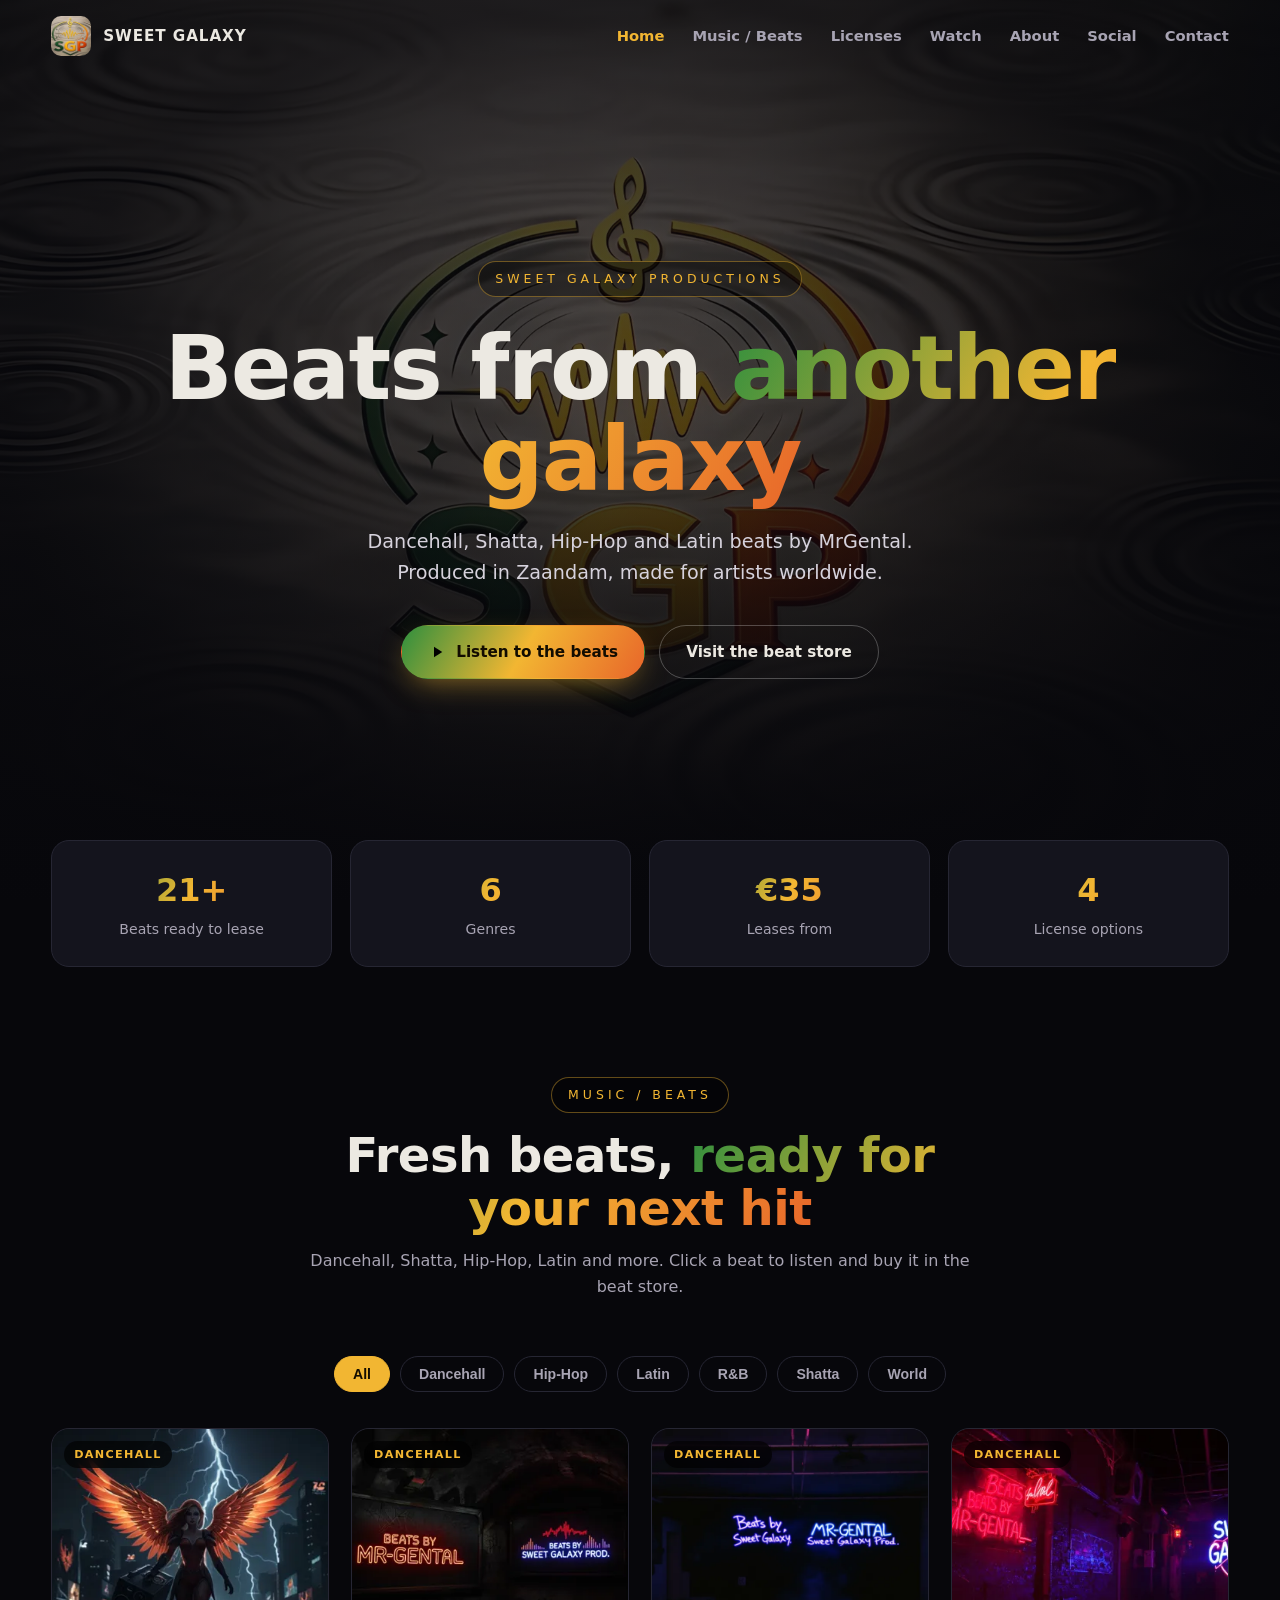
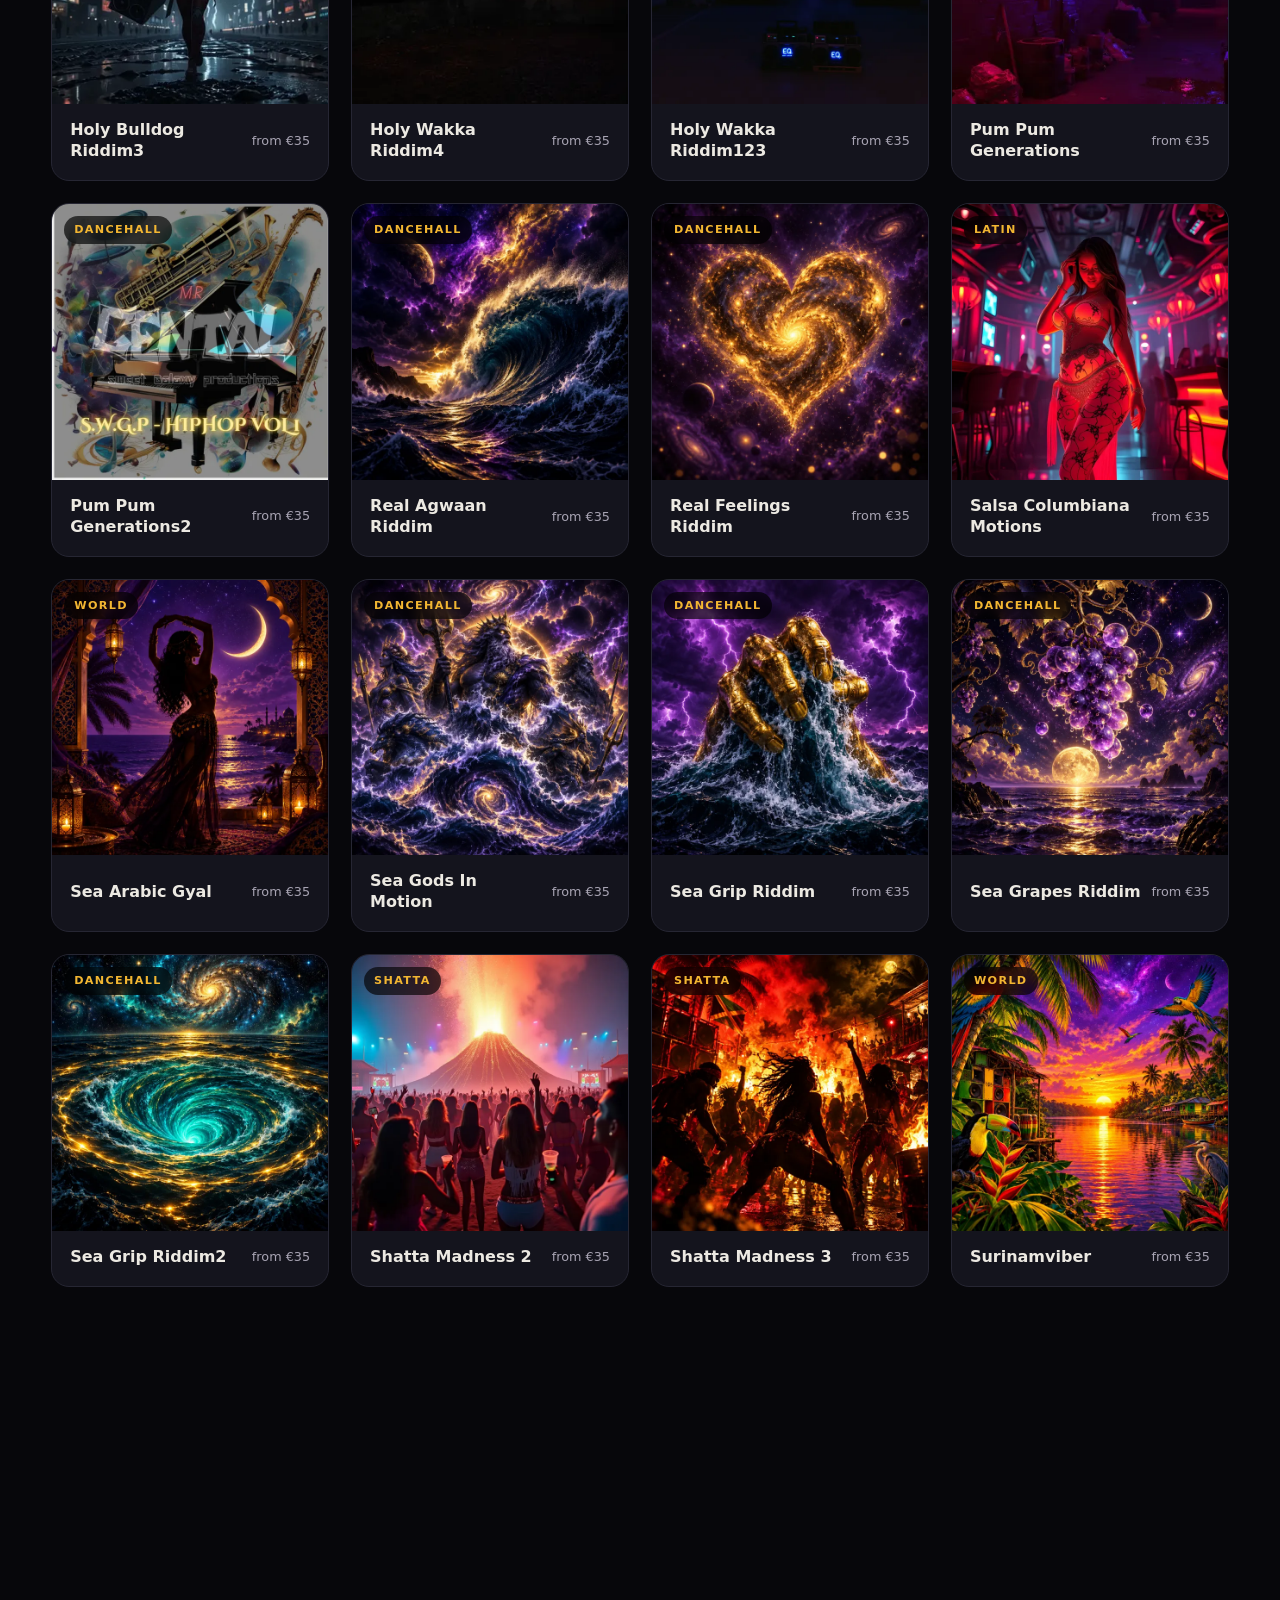
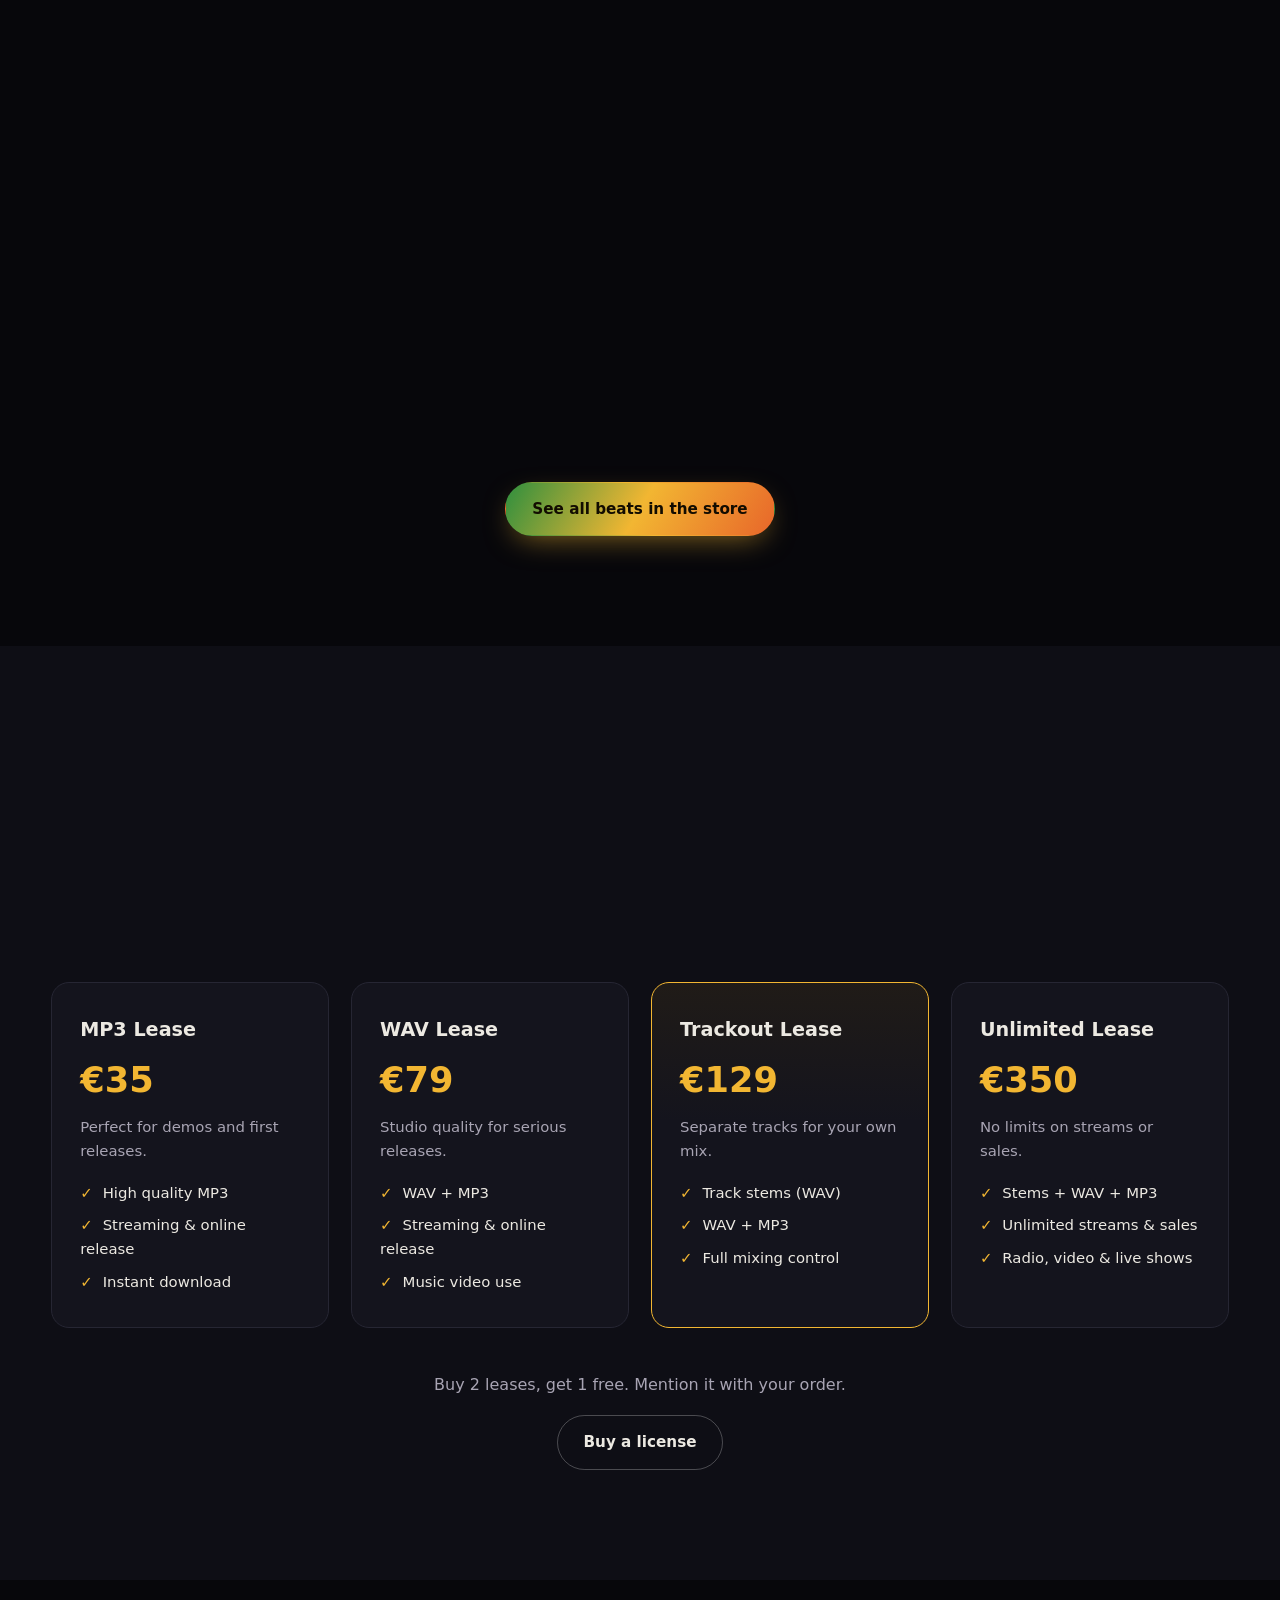
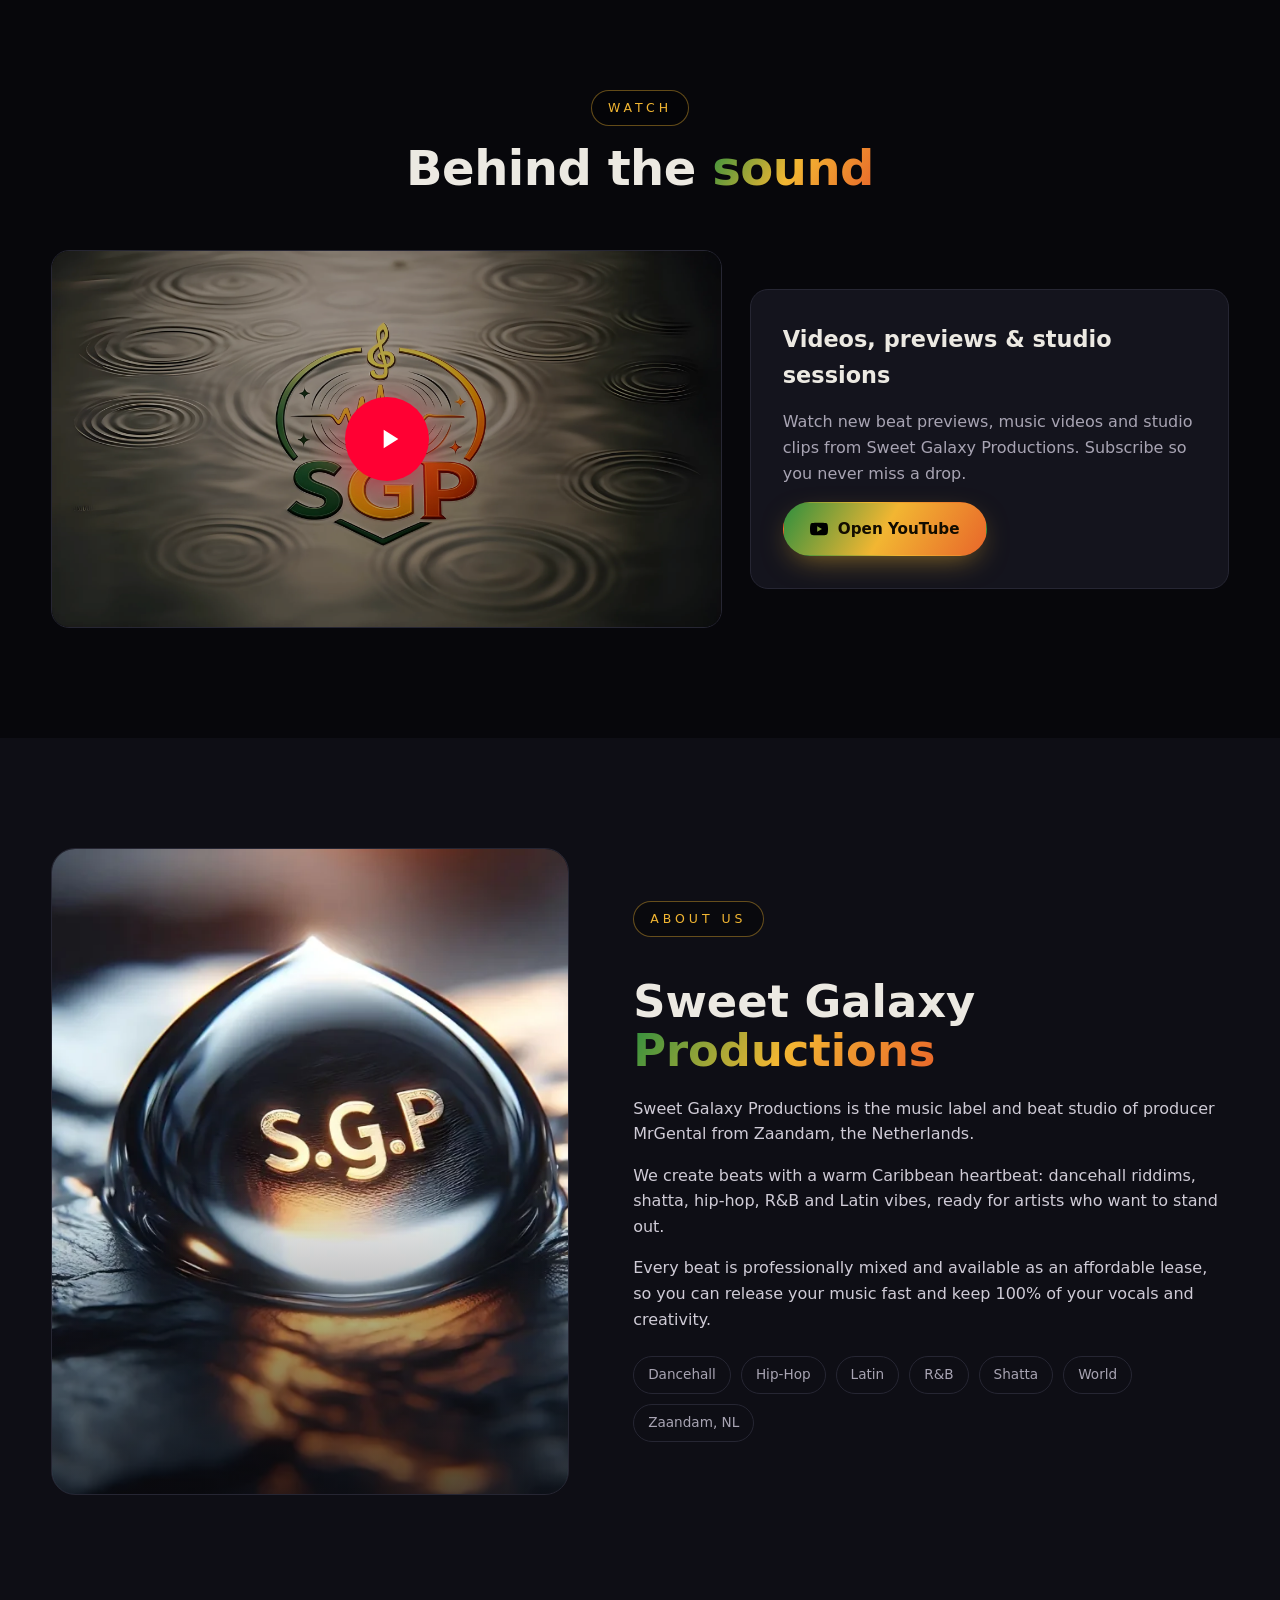
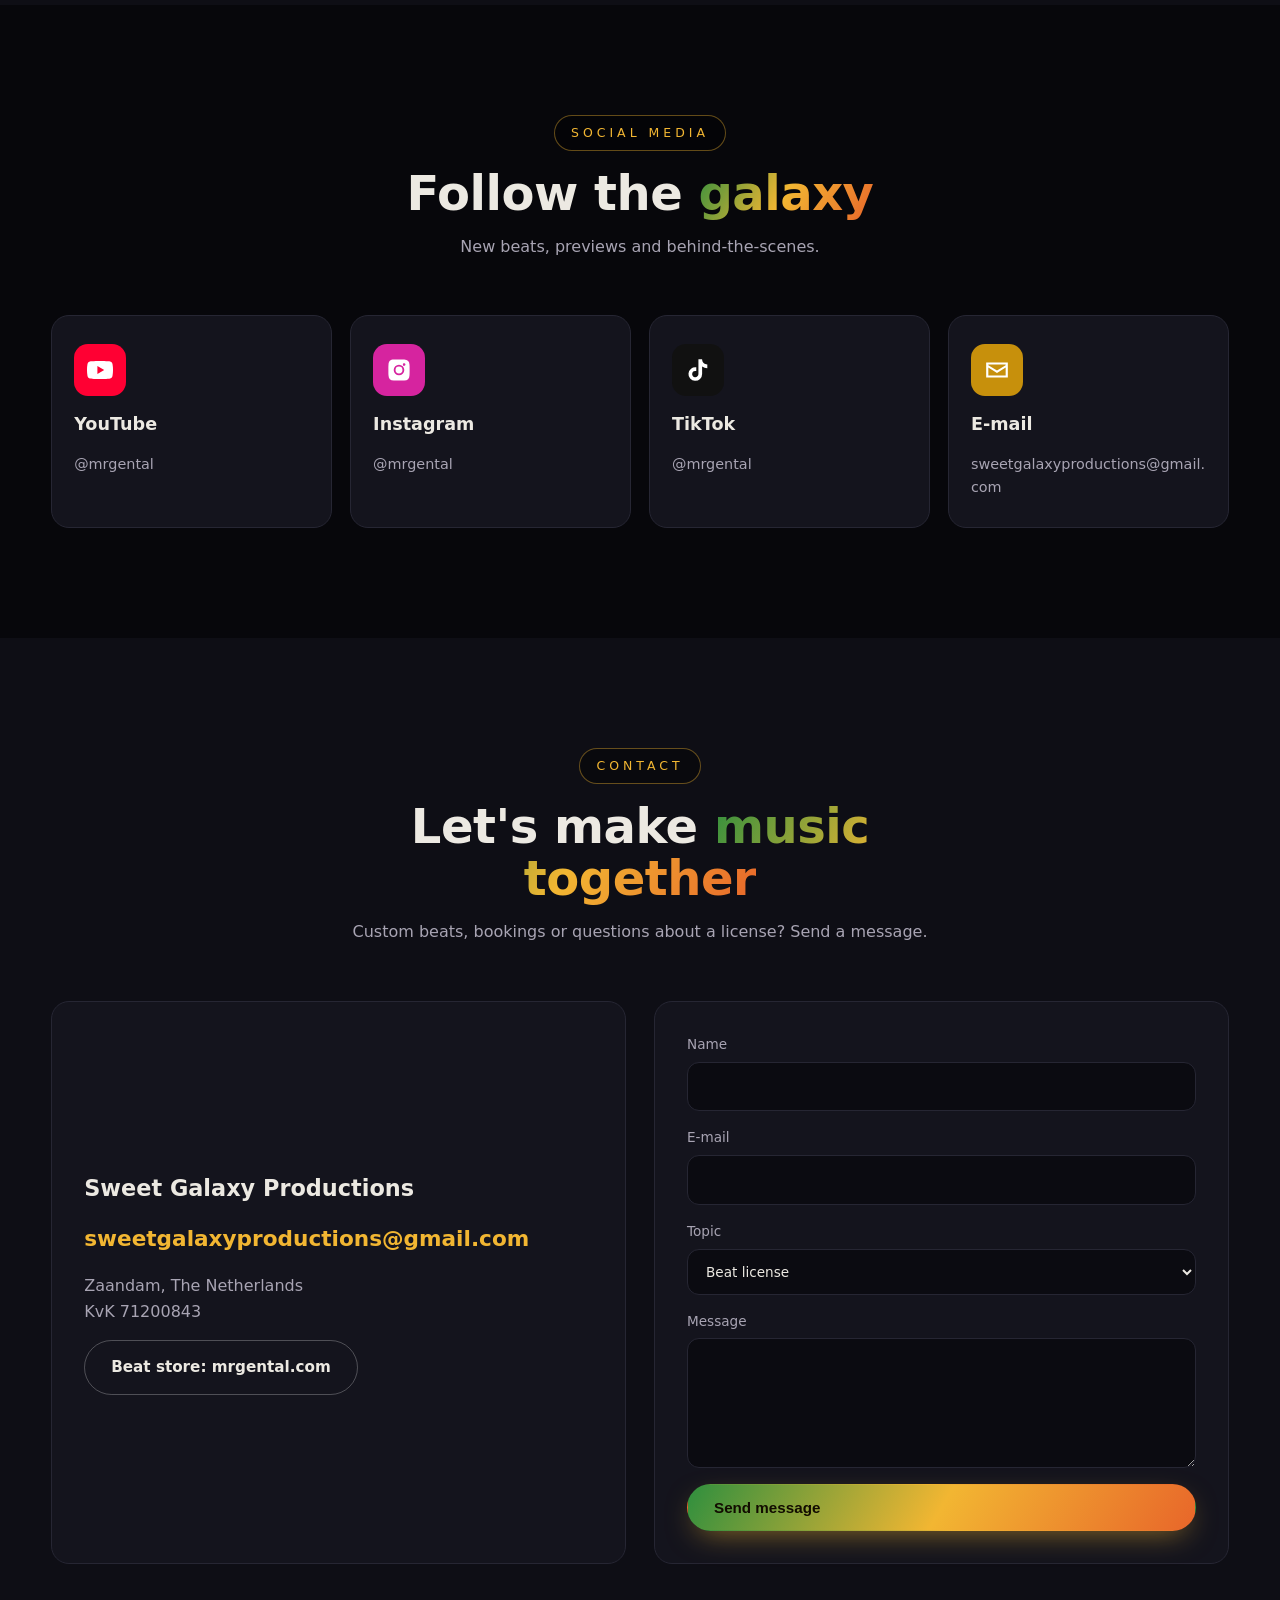
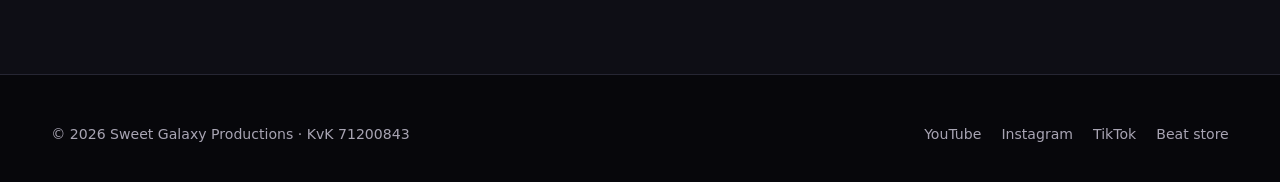
==== site/index.html @ a9c3a3bd "Sweet Galaxy Music website v1.0.0 Co-Authored-By: Devin AI <158243242+devin-ai-integration[bot]@user" ====
<!doctype html>
<html lang="en">
<head>
<meta charset="utf-8">
<meta name="viewport" content="width=device-width,initial-scale=1">
<title>Sweet Galaxy Music | Beats by MrGental - Sweet Galaxy Productions</title>
<meta name="description" content="Sweet Galaxy Productions: Dancehall, Shatta, Hip-Hop and Latin beats by MrGental. Lease beats from €35 with instant delivery.">
<link rel="canonical" href="https://www.sweetgalaxymusic.com/">
<meta name="theme-color" content="#07070b">
<meta property="og:type" content="website"><meta property="og:url" content="https://www.sweetgalaxymusic.com/">
<meta property="og:title" content="Sweet Galaxy Music | Beats by MrGental - Sweet Galaxy Productions"><meta property="og:description" content="Sweet Galaxy Productions: Dancehall, Shatta, Hip-Hop and Latin beats by MrGental. Lease beats from €35 with instant delivery.">
<meta property="og:image" content="https://www.sweetgalaxymusic.com/assets/img/og.jpg"><meta name="twitter:card" content="summary_large_image">
<link rel="icon" href="assets/img/icon-32.png" sizes="32x32"><link rel="apple-touch-icon" href="assets/img/icon-180.png">
<link rel="manifest" href="site.webmanifest">
<link rel="preload" as="image" href="assets/img/hero.webp">
<link rel="stylesheet" href="assets/styles.css?v=1.0.0">
<script type="application/ld+json">{"@context":"https://schema.org","@type":"MusicGroup","name":"Sweet Galaxy Productions","alternateName":"MrGental","url":"https://www.sweetgalaxymusic.com/","logo":"https://www.sweetgalaxymusic.com/assets/img/icon-512.png","email":"sweetgalaxyproductions@gmail.com","genre":["Dancehall", "Hip-Hop", "Latin", "R&B", "Shatta", "World"],"sameAs":["https://www.youtube.com/@mrgental", "https://www.instagram.com/mrgental/", "https://www.tiktok.com/@mrgental", "https://mrgental.com/#beats"]}</script>
</head>
<body>
<a class="skip" href="#main">Skip to content</a>
<header class="nav">
  <div class="wrap">
    <a class="brand" href="#home"><img src="assets/img/icon-180.png" alt="SGP logo" width="40" height="40">SWEET GALAXY</a>
    <button class="burger" aria-label="Menu" aria-expanded="false" aria-controls="menu"><span></span><span></span><span></span></button>
    <ul class="menu" id="menu">
      <li><a href="#home">Home</a></li><li><a href="#beats">Music / Beats</a></li><li><a href="#licenses">Licenses</a></li>
      <li><a href="#watch">Watch</a></li><li><a href="#about">About</a></li><li><a href="#social">Social</a></li><li><a href="#contact">Contact</a></li>
    </ul>
  </div>
</header>
<main id="main">
<section class="hero" id="home">
  <div class="wrap hero-inner">
    <span class="eyebrow">Sweet Galaxy Productions</span>
    <h1>Beats from <span class="grad-text">another galaxy</span></h1>
    <p>Dancehall, Shatta, Hip-Hop and Latin beats by MrGental. Produced in Zaandam, made for artists worldwide.</p>
    <div class="cta">
      <a class="btn btn-primary" href="#beats"><svg viewBox="0 0 24 24"><path d="M8 5v14l11-7z"/></svg> Listen to the beats</a>
      <a class="btn btn-ghost" href="https://mrgental.com/#beats" target="_blank" rel="noopener">Visit the beat store</a>
    </div>
  </div>
</section>

<div class="wrap stats">
  <div class="stat reveal"><b class="grad-text">21+</b><span>Beats ready to lease</span></div>
  <div class="stat reveal"><b class="grad-text">6</b><span>Genres</span></div>
  <div class="stat reveal"><b class="grad-text">€35</b><span>Leases from</span></div>
  <div class="stat reveal"><b class="grad-text">4</b><span>License options</span></div>
</div>

<section id="beats">
  <div class="wrap">
    <div class="head reveal"><span class="eyebrow">Music / Beats</span><h2>Fresh beats, <span class="grad-text">ready for your next hit</span></h2><p>Dancehall, Shatta, Hip-Hop, Latin and more. Click a beat to listen and buy it in the beat store.</p></div>
    <div class="filters reveal"><button class="chip on" data-f="all">All</button><button class="chip" data-f="Dancehall">Dancehall</button><button class="chip" data-f="Hip-Hop">Hip-Hop</button><button class="chip" data-f="Latin">Latin</button><button class="chip" data-f="R&amp;B">R&amp;B</button><button class="chip" data-f="Shatta">Shatta</button><button class="chip" data-f="World">World</button></div>
    <div class="grid">
      <a class="beat reveal" data-g="Dancehall" href="https://mrgental.com/beat/holy-bulldog-riddim3/" target="_blank" rel="noopener">
        <div class="cover"><img src="assets/img/beats/holy-bulldog-riddim3.webp" alt="Holy Bulldog Riddim3 cover" loading="lazy" width="640" height="640"><span class="tag">Dancehall</span><span class="play"><svg viewBox="0 0 24 24"><path d="M8 5v14l11-7z"/></svg></span></div>
        <div class="info"><h3>Holy Bulldog Riddim3</h3><span class="price">from €35</span></div>
      </a>
      <a class="beat reveal" data-g="Dancehall" href="https://mrgental.com/beat/holy-wakka-riddim4/" target="_blank" rel="noopener">
        <div class="cover"><img src="assets/img/beats/holy-wakka-riddim4.webp" alt="Holy Wakka Riddim4 cover" loading="lazy" width="640" height="640"><span class="tag">Dancehall</span><span class="play"><svg viewBox="0 0 24 24"><path d="M8 5v14l11-7z"/></svg></span></div>
        <div class="info"><h3>Holy Wakka Riddim4</h3><span class="price">from €35</span></div>
      </a>
      <a class="beat reveal" data-g="Dancehall" href="https://mrgental.com/beat/holy-wakka-riddim123/" target="_blank" rel="noopener">
        <div class="cover"><img src="assets/img/beats/holy-wakka-riddim123.webp" alt="Holy Wakka Riddim123 cover" loading="lazy" width="640" height="640"><span class="tag">Dancehall</span><span class="play"><svg viewBox="0 0 24 24"><path d="M8 5v14l11-7z"/></svg></span></div>
        <div class="info"><h3>Holy Wakka Riddim123</h3><span class="price">from €35</span></div>
      </a>
      <a class="beat reveal" data-g="Dancehall" href="https://mrgental.com/beat/pum-pum-generations/" target="_blank" rel="noopener">
        <div class="cover"><img src="assets/img/beats/pum-pum-generations.webp" alt="Pum Pum Generations cover" loading="lazy" width="640" height="640"><span class="tag">Dancehall</span><span class="play"><svg viewBox="0 0 24 24"><path d="M8 5v14l11-7z"/></svg></span></div>
        <div class="info"><h3>Pum Pum Generations</h3><span class="price">from €35</span></div>
      </a>
      <a class="beat reveal" data-g="Dancehall" href="https://mrgental.com/beat/pum-pum-generations2/" target="_blank" rel="noopener">
        <div class="cover"><img src="assets/img/beats/pum-pum-generations2.webp" alt="Pum Pum Generations2 cover" loading="lazy" width="640" height="640"><span class="tag">Dancehall</span><span class="play"><svg viewBox="0 0 24 24"><path d="M8 5v14l11-7z"/></svg></span></div>
        <div class="info"><h3>Pum Pum Generations2</h3><span class="price">from €35</span></div>
      </a>
      <a class="beat reveal" data-g="Dancehall" href="https://mrgental.com/beat/real-agwaan-riddim/" target="_blank" rel="noopener">
        <div class="cover"><img src="assets/img/beats/real-agwaan-riddim.webp" alt="Real Agwaan Riddim cover" loading="lazy" width="640" height="640"><span class="tag">Dancehall</span><span class="play"><svg viewBox="0 0 24 24"><path d="M8 5v14l11-7z"/></svg></span></div>
        <div class="info"><h3>Real Agwaan Riddim</h3><span class="price">from €35</span></div>
      </a>
      <a class="beat reveal" data-g="Dancehall" href="https://mrgental.com/beat/real-feelings-riddim/" target="_blank" rel="noopener">
        <div class="cover"><img src="assets/img/beats/real-feelings-riddim.webp" alt="Real Feelings Riddim cover" loading="lazy" width="640" height="640"><span class="tag">Dancehall</span><span class="play"><svg viewBox="0 0 24 24"><path d="M8 5v14l11-7z"/></svg></span></div>
        <div class="info"><h3>Real Feelings Riddim</h3><span class="price">from €35</span></div>
      </a>
      <a class="beat reveal" data-g="Latin" href="https://mrgental.com/beat/salsa-columbiana-motions/" target="_blank" rel="noopener">
        <div class="cover"><img src="assets/img/beats/salsa-columbiana-motions.webp" alt="Salsa Columbiana Motions cover" loading="lazy" width="640" height="640"><span class="tag">Latin</span><span class="play"><svg viewBox="0 0 24 24"><path d="M8 5v14l11-7z"/></svg></span></div>
        <div class="info"><h3>Salsa Columbiana Motions</h3><span class="price">from €35</span></div>
      </a>
      <a class="beat reveal" data-g="World" href="https://mrgental.com/beat/sea-arabic-gyal/" target="_blank" rel="noopener">
        <div class="cover"><img src="assets/img/beats/sea-arabic-gyal.webp" alt="Sea Arabic Gyal cover" loading="lazy" width="640" height="640"><span class="tag">World</span><span class="play"><svg viewBox="0 0 24 24"><path d="M8 5v14l11-7z"/></svg></span></div>
        <div class="info"><h3>Sea Arabic Gyal</h3><span class="price">from €35</span></div>
      </a>
      <a class="beat reveal" data-g="Dancehall" href="https://mrgental.com/beat/sea-gods-in-motion/" target="_blank" rel="noopener">
        <div class="cover"><img src="assets/img/beats/sea-gods-in-motion.webp" alt="Sea Gods In Motion cover" loading="lazy" width="640" height="640"><span class="tag">Dancehall</span><span class="play"><svg viewBox="0 0 24 24"><path d="M8 5v14l11-7z"/></svg></span></div>
        <div class="info"><h3>Sea Gods In Motion</h3><span class="price">from €35</span></div>
      </a>
      <a class="beat reveal" data-g="Dancehall" href="https://mrgental.com/beat/sea-grip-riddim/" target="_blank" rel="noopener">
        <div class="cover"><img src="assets/img/beats/sea-grip-riddim.webp" alt="Sea Grip Riddim cover" loading="lazy" width="640" height="640"><span class="tag">Dancehall</span><span class="play"><svg viewBox="0 0 24 24"><path d="M8 5v14l11-7z"/></svg></span></div>
        <div class="info"><h3>Sea Grip Riddim</h3><span class="price">from €35</span></div>
      </a>
      <a class="beat reveal" data-g="Dancehall" href="https://mrgental.com/beat/sea-grapes-riddim/" target="_blank" rel="noopener">
        <div class="cover"><img src="assets/img/beats/sea-grapes-riddim.webp" alt="Sea Grapes Riddim cover" loading="lazy" width="640" height="640"><span class="tag">Dancehall</span><span class="play"><svg viewBox="0 0 24 24"><path d="M8 5v14l11-7z"/></svg></span></div>
        <div class="info"><h3>Sea Grapes Riddim</h3><span class="price">from €35</span></div>
      </a>
      <a class="beat reveal" data-g="Dancehall" href="https://mrgental.com/beat/sea-grip-riddim2/" target="_blank" rel="noopener">
        <div class="cover"><img src="assets/img/beats/sea-grip-riddim2.webp" alt="Sea Grip Riddim2 cover" loading="lazy" width="640" height="640"><span class="tag">Dancehall</span><span class="play"><svg viewBox="0 0 24 24"><path d="M8 5v14l11-7z"/></svg></span></div>
        <div class="info"><h3>Sea Grip Riddim2</h3><span class="price">from €35</span></div>
      </a>
      <a class="beat reveal" data-g="Shatta" href="https://mrgental.com/beat/shatta-madness-2/" target="_blank" rel="noopener">
        <div class="cover"><img src="assets/img/beats/shatta-madness-2.webp" alt="Shatta Madness 2 cover" loading="lazy" width="640" height="640"><span class="tag">Shatta</span><span class="play"><svg viewBox="0 0 24 24"><path d="M8 5v14l11-7z"/></svg></span></div>
        <div class="info"><h3>Shatta Madness 2</h3><span class="price">from €35</span></div>
      </a>
      <a class="beat reveal" data-g="Shatta" href="https://mrgental.com/beat/shatta-madness-3/" target="_blank" rel="noopener">
        <div class="cover"><img src="assets/img/beats/shatta-madness-3.webp" alt="Shatta Madness 3 cover" loading="lazy" width="640" height="640"><span class="tag">Shatta</span><span class="play"><svg viewBox="0 0 24 24"><path d="M8 5v14l11-7z"/></svg></span></div>
        <div class="info"><h3>Shatta Madness 3</h3><span class="price">from €35</span></div>
      </a>
      <a class="beat reveal" data-g="World" href="https://mrgental.com/beat/surinamviber/" target="_blank" rel="noopener">
        <div class="cover"><img src="assets/img/beats/surinamviber.webp" alt="Surinamviber cover" loading="lazy" width="640" height="640"><span class="tag">World</span><span class="play"><svg viewBox="0 0 24 24"><path d="M8 5v14l11-7z"/></svg></span></div>
        <div class="info"><h3>Surinamviber</h3><span class="price">from €35</span></div>
      </a>
      <a class="beat reveal" data-g="Hip-Hop" href="https://mrgental.com/beat/major-major-hiphopbeat2023/" target="_blank" rel="noopener">
        <div class="cover"><img src="assets/img/beats/major-major-hiphopbeat2023.webp" alt="Major Major Hiphopbeat2023 cover" loading="lazy" width="640" height="640"><span class="tag">Hip-Hop</span><span class="play"><svg viewBox="0 0 24 24"><path d="M8 5v14l11-7z"/></svg></span></div>
        <div class="info"><h3>Major Major Hiphopbeat2023</h3><span class="price">from €35</span></div>
      </a>
      <a class="beat reveal" data-g="Dancehall" href="https://mrgental.com/beat/new-gorilla-riddim3/" target="_blank" rel="noopener">
        <div class="cover"><img src="assets/img/beats/new-gorilla-riddim3.webp" alt="New Gorilla Riddim3 cover" loading="lazy" width="640" height="640"><span class="tag">Dancehall</span><span class="play"><svg viewBox="0 0 24 24"><path d="M8 5v14l11-7z"/></svg></span></div>
        <div class="info"><h3>New Gorilla Riddim3</h3><span class="price">from €35</span></div>
      </a>
      <a class="beat reveal" data-g="Hip-Hop" href="https://mrgental.com/beat/club-hiphopbeat133/" target="_blank" rel="noopener">
        <div class="cover"><img src="assets/img/beats/club-hiphopbeat133.webp" alt="Club Hiphopbeat133 cover" loading="lazy" width="640" height="640"><span class="tag">Hip-Hop</span><span class="play"><svg viewBox="0 0 24 24"><path d="M8 5v14l11-7z"/></svg></span></div>
        <div class="info"><h3>Club Hiphopbeat133</h3><span class="price">from €35</span></div>
      </a>
      <a class="beat reveal" data-g="Dancehall" href="https://mrgental.com/beat/jump-up-we-party/" target="_blank" rel="noopener">
        <div class="cover"><img src="assets/img/beats/jump-up-we-party.webp" alt="Jump Up We Party cover" loading="lazy" width="640" height="640"><span class="tag">Dancehall</span><span class="play"><svg viewBox="0 0 24 24"><path d="M8 5v14l11-7z"/></svg></span></div>
        <div class="info"><h3>Jump Up We Party</h3><span class="price">from €35</span></div>
      </a>
      <a class="beat reveal" data-g="R&amp;B" href="https://mrgental.com/beat/meditations-rb-flav/" target="_blank" rel="noopener">
        <div class="cover"><img src="assets/img/beats/meditations-rb-flav.webp" alt="Meditations R&amp;B Flav cover" loading="lazy" width="640" height="640"><span class="tag">R&amp;B</span><span class="play"><svg viewBox="0 0 24 24"><path d="M8 5v14l11-7z"/></svg></span></div>
        <div class="info"><h3>Meditations R&amp;B Flav</h3><span class="price">from €35</span></div>
      </a>
    </div>
    <div class="center"><a class="btn btn-primary" href="https://mrgental.com/#beats" target="_blank" rel="noopener">See all beats in the store</a></div>
  </div>
</section>

<section class="alt" id="licenses">
  <div class="wrap">
    <div class="head reveal"><span class="eyebrow">Licenses</span><h2>Simple, <span class="grad-text">honest pricing</span></h2><p>Every beat is available on a lease basis (non-exclusive). Further details about usage rights are in the license contract.</p></div>
    <div class="lic" style="grid-template-columns:repeat(auto-fit,minmax(230px,1fr))">
      <div class="card reveal"><h3>MP3 Lease</h3><div class="price-big">€35</div><p>Perfect for demos and first releases.</p><ul><li>High quality MP3</li><li>Streaming &amp; online release</li><li>Instant download</li></ul></div>
      <div class="card reveal"><h3>WAV Lease</h3><div class="price-big">€79</div><p>Studio quality for serious releases.</p><ul><li>WAV + MP3</li><li>Streaming &amp; online release</li><li>Music video use</li></ul></div>
      <div class="card reveal hot"><h3>Trackout Lease</h3><div class="price-big">€129</div><p>Separate tracks for your own mix.</p><ul><li>Track stems (WAV)</li><li>WAV + MP3</li><li>Full mixing control</li></ul></div>
      <div class="card reveal"><h3>Unlimited Lease</h3><div class="price-big">€350</div><p>No limits on streams or sales.</p><ul><li>Stems + WAV + MP3</li><li>Unlimited streams &amp; sales</li><li>Radio, video &amp; live shows</li></ul></div>
    </div>
    <div class="center"><p style="color:var(--muted);margin-bottom:18px">Buy 2 leases, get 1 free. Mention it with your order.</p><a class="btn btn-ghost" href="https://mrgental.com/#beats" target="_blank" rel="noopener">Buy a license</a></div>
  </div>
</section>

<section id="watch">
  <div class="wrap">
    <div class="head reveal"><span class="eyebrow">Watch</span><h2>Behind the <span class="grad-text">sound</span></h2></div>
    <div class="watch">
      <a class="video reveal" href="https://www.youtube.com/@mrgental" target="_blank" rel="noopener" aria-label="Watch on YouTube"><img src="assets/img/hero.webp" alt="" loading="lazy"><span class="big"><span><svg viewBox="0 0 24 24"><path d="M8 5v14l11-7z"/></svg></span></span></a>
      <div class="panel reveal"><h3>Videos, previews &amp; studio sessions</h3><p>Watch new beat previews, music videos and studio clips from Sweet Galaxy Productions. Subscribe so you never miss a drop.</p><a class="btn btn-primary" href="https://www.youtube.com/@mrgental" target="_blank" rel="noopener" style="align-self:flex-start"><svg viewBox="0 0 24 24" aria-hidden="true"><path d="M23.5 6.2a3 3 0 0 0-2.1-2.1C19.5 3.6 12 3.6 12 3.6s-7.5 0-9.4.5A3 3 0 0 0 .5 6.2 31 31 0 0 0 0 12a31 31 0 0 0 .5 5.8 3 3 0 0 0 2.1 2.1c1.9.5 9.4.5 9.4.5s7.5 0 9.4-.5a3 3 0 0 0 2.1-2.1A31 31 0 0 0 24 12a31 31 0 0 0-.5-5.8ZM9.6 15.6V8.4l6.3 3.6-6.3 3.6Z"/></svg> Open YouTube</a></div>
    </div>
  </div>
</section>

<section class="alt" id="about">
  <div class="wrap about">
    <div class="pic reveal"><img src="assets/img/drop.webp" alt="S.G.P logo in a water drop" loading="lazy"></div>
    <div class="reveal">
      <span class="eyebrow">About us</span>
      <h2>Sweet Galaxy <span class="grad-text">Productions</span></h2>
      <p>Sweet Galaxy Productions is the music label and beat studio of producer MrGental from Zaandam, the Netherlands.</p><p>We create beats with a warm Caribbean heartbeat: dancehall riddims, shatta, hip-hop, R&amp;B and Latin vibes, ready for artists who want to stand out.</p><p>Every beat is professionally mixed and available as an affordable lease, so you can release your music fast and keep 100% of your vocals and creativity.</p>
      <div class="pills"><span>Dancehall</span><span>Hip-Hop</span><span>Latin</span><span>R&amp;B</span><span>Shatta</span><span>World</span><span>Zaandam, NL</span></div>
    </div>
  </div>
</section>

<section id="social">
  <div class="wrap">
    <div class="head reveal"><span class="eyebrow">Social media</span><h2>Follow the <span class="grad-text">galaxy</span></h2><p>New beats, previews and behind-the-scenes.</p></div>
    <div class="socials">
      <a class="soc reveal" style="--c:#ff0033" href="https://www.youtube.com/@mrgental" target="_blank" rel="noopener"><span class="ic"><svg viewBox="0 0 24 24" aria-hidden="true"><path d="M23.5 6.2a3 3 0 0 0-2.1-2.1C19.5 3.6 12 3.6 12 3.6s-7.5 0-9.4.5A3 3 0 0 0 .5 6.2 31 31 0 0 0 0 12a31 31 0 0 0 .5 5.8 3 3 0 0 0 2.1 2.1c1.9.5 9.4.5 9.4.5s7.5 0 9.4-.5a3 3 0 0 0 2.1-2.1A31 31 0 0 0 24 12a31 31 0 0 0-.5-5.8ZM9.6 15.6V8.4l6.3 3.6-6.3 3.6Z"/></svg></span><b>YouTube</b><span>@mrgental</span></a>
      <a class="soc reveal" style="--c:#d6249f" href="https://www.instagram.com/mrgental/" target="_blank" rel="noopener"><span class="ic"><svg viewBox="0 0 24 24" aria-hidden="true"><path d="M12 2.2c3.2 0 3.6 0 4.8.1 3.3.1 4.8 1.7 4.9 4.9.1 1.3.1 1.6.1 4.8s0 3.6-.1 4.8c-.1 3.2-1.7 4.8-4.9 4.9-1.3.1-1.6.1-4.8.1s-3.6 0-4.8-.1c-3.3-.1-4.8-1.7-4.9-4.9C2.2 15.6 2.2 15.2 2.2 12s0-3.6.1-4.8C2.4 3.9 3.9 2.4 7.2 2.3 8.4 2.2 8.8 2.2 12 2.2Zm0 4.9a4.9 4.9 0 1 0 0 9.8 4.9 4.9 0 0 0 0-9.8Zm0 8.1a3.2 3.2 0 1 1 0-6.4 3.2 3.2 0 0 1 0 6.4Zm5.1-9.4a1.2 1.2 0 1 0 0 2.3 1.2 1.2 0 0 0 0-2.3Z"/></svg></span><b>Instagram</b><span>@mrgental</span></a>
      <a class="soc reveal" style="--c:#111" href="https://www.tiktok.com/@mrgental" target="_blank" rel="noopener"><span class="ic"><svg viewBox="0 0 24 24" aria-hidden="true"><path d="M19.6 6.7a4.8 4.8 0 0 1-3.8-4.2V2h-3.4v13.7a2.9 2.9 0 1 1-2-2.7V9.5a6.3 6.3 0 1 0 5.4 6.2V8.8a8.2 8.2 0 0 0 4.8 1.5V6.9l-1-.2Z"/></svg></span><b>TikTok</b><span>@mrgental</span></a>
      <a class="soc reveal" style="--c:#c7900c" href="mailto:sweetgalaxyproductions@gmail.com"><span class="ic"><svg viewBox="0 0 24 24" aria-hidden="true"><path d="M2 5h20v14H2V5Zm2 2v.5l8 5 8-5V7H4Zm16 2.8-8 5-8-5V17h16V9.8Z"/></svg></span><b>E-mail</b><span>sweetgalaxyproductions@gmail.com</span></a>
    </div>
  </div>
</section>

<section class="alt" id="contact">
  <div class="wrap">
    <div class="head reveal"><span class="eyebrow">Contact</span><h2>Let&#39;s make <span class="grad-text">music together</span></h2><p>Custom beats, bookings or questions about a license? Send a message.</p></div>
    <div class="contact">
      <div class="panel reveal">
        <h3>Sweet Galaxy Productions</h3>
        <a class="mail" href="mailto:sweetgalaxyproductions@gmail.com">sweetgalaxyproductions@gmail.com</a>
        <p>Zaandam, The Netherlands<br>KvK 71200843</p>
        <a class="btn btn-ghost" href="https://mrgental.com/#beats" target="_blank" rel="noopener" style="align-self:flex-start">Beat store: mrgental.com</a>
      </div>
      <form class="panel reveal" id="contact-form" data-to="sweetgalaxyproductions@gmail.com">
        <label>Name<input name="name" required autocomplete="name"></label>
        <label>E-mail<input name="email" type="email" required autocomplete="email"></label>
        <label>Topic<select name="topic"><option>Beat license</option><option>Custom beat</option><option>Booking</option><option>Other</option></select></label>
        <label>Message<textarea name="message" required></textarea></label>
        <button class="btn btn-primary" type="submit">Send message</button>
      </form>
    </div>
  </div>
</section>
</main>
<footer>
  <div class="wrap">
    <div>&copy; <span id="year">2026</span> Sweet Galaxy Productions &middot; KvK 71200843</div>
    <nav><a href="https://www.youtube.com/@mrgental" target="_blank" rel="noopener" aria-label="YouTube">YouTube</a> <a href="https://www.instagram.com/mrgental/" target="_blank" rel="noopener" aria-label="Instagram">Instagram</a> <a href="https://www.tiktok.com/@mrgental" target="_blank" rel="noopener" aria-label="TikTok">TikTok</a> <a href="https://mrgental.com/#beats" target="_blank" rel="noopener">Beat store</a></nav>
  </div>
</footer>
<script src="assets/main.js?v=1.0.0" defer></script>
</body>
</html>
---- site/assets/styles.css ----
:root{
  --bg:#07070b;--bg2:#0e0e15;--card:#14141d;--line:#262633;
  --text:#ece9e2;--muted:#a8a4b3;
  --gold:#f2b632;--orange:#e8662a;--green:#2f8f3e;
  --grad:linear-gradient(120deg,var(--green),var(--gold) 50%,var(--orange));
  --radius:18px;--max:1180px;
}
*{box-sizing:border-box;margin:0;padding:0}
html{scroll-behavior:smooth;scroll-padding-top:80px}
body{font-family:"Segoe UI",system-ui,-apple-system,Roboto,Helvetica,Arial,sans-serif;background:var(--bg);color:var(--text);line-height:1.6;-webkit-font-smoothing:antialiased}
img{max-width:100%;display:block}
a{color:inherit;text-decoration:none}
.wrap{width:min(var(--max),92vw);margin-inline:auto}
.grad-text{background:var(--grad);-webkit-background-clip:text;background-clip:text;color:transparent}
.skip{position:absolute;left:-999px}.skip:focus{left:12px;top:12px;background:var(--gold);color:#000;padding:8px 14px;border-radius:8px;z-index:99}

/* nav */
.nav{position:fixed;inset:0 0 auto;z-index:50;transition:background .3s,border-color .3s;border-bottom:1px solid transparent}
.nav.scrolled{background:rgba(7,7,11,.86);backdrop-filter:blur(14px);border-color:var(--line)}
.nav .wrap{display:flex;align-items:center;justify-content:space-between;height:72px}
.brand{display:flex;align-items:center;gap:12px;font-weight:800;letter-spacing:.06em;font-size:.95rem}
.brand img{width:40px;height:40px;border-radius:10px;object-fit:cover}
.menu{display:flex;gap:28px;list-style:none;font-size:.92rem;font-weight:600}
.menu a{color:var(--muted);transition:color .2s}.menu a:hover,.menu a.active{color:var(--gold)}
.burger{display:none;background:none;border:0;color:var(--text);width:44px;height:44px;cursor:pointer}
.burger span{display:block;width:24px;height:2px;background:currentColor;margin:5px auto;transition:.3s}
@media (max-width:860px){
  .burger{display:block}
  .menu{position:fixed;inset:72px 0 auto;flex-direction:column;gap:0;background:rgba(7,7,11,.97);border-bottom:1px solid var(--line);max-height:0;overflow:hidden;transition:max-height .35s}
  .menu.open{max-height:420px}
  .menu a{display:block;padding:16px 6vw;font-size:1.05rem}
}

/* buttons */
.btn{display:inline-flex;align-items:center;gap:10px;padding:14px 26px;border-radius:999px;font-weight:700;font-size:.95rem;transition:transform .2s,box-shadow .2s,background .2s;border:1px solid transparent;cursor:pointer}
.btn:hover{transform:translateY(-2px)}
.btn-primary{background:var(--grad);color:#120c00;box-shadow:0 10px 30px -10px rgba(242,182,50,.6)}
.btn-ghost{border-color:rgba(255,255,255,.25);color:var(--text)}.btn-ghost:hover{border-color:var(--gold);color:var(--gold)}
.btn svg{width:18px;height:18px}

/* hero */
.hero{position:relative;min-height:100svh;display:grid;place-items:center;text-align:center;overflow:hidden;isolation:isolate}
.hero::before{content:"";position:absolute;inset:0;background:url(img/hero.webp) center/cover no-repeat;z-index:-2;transform:scale(1.05);animation:slowzoom 24s ease-in-out infinite alternate}
.hero::after{content:"";position:absolute;inset:0;z-index:-1;background:radial-gradient(ellipse at center,rgba(7,7,11,.25),rgba(7,7,11,.85) 70%),linear-gradient(to bottom,rgba(7,7,11,.2),var(--bg))}
@keyframes slowzoom{to{transform:scale(1.14)}}
.hero-inner{padding:120px 0 80px}
.eyebrow{display:inline-block;font-size:.78rem;letter-spacing:.32em;text-transform:uppercase;color:var(--gold);border:1px solid rgba(242,182,50,.4);padding:7px 16px;border-radius:999px;margin-bottom:26px;background:rgba(0,0,0,.35)}
.hero h1{font-size:clamp(2.6rem,7.5vw,5.6rem);line-height:1.02;font-weight:900;letter-spacing:-.02em}
.hero p{max-width:620px;margin:22px auto 36px;color:#d6d2dc;font-size:clamp(1rem,2vw,1.2rem)}
.hero .cta{display:flex;gap:14px;justify-content:center;flex-wrap:wrap}
.scroll-hint{position:absolute;bottom:28px;left:50%;translate:-50% 0;width:26px;height:42px;border:2px solid rgba(255,255,255,.35);border-radius:14px}
.scroll-hint::after{content:"";position:absolute;left:50%;top:8px;width:4px;height:8px;border-radius:2px;background:var(--gold);translate:-50% 0;animation:sh 1.6s infinite}
@keyframes sh{to{transform:translateY(14px);opacity:0}}

/* sections */
section{padding:110px 0}
.alt{background:var(--bg2)}
.head{text-align:center;max-width:680px;margin:0 auto 56px}
.head .eyebrow{margin-bottom:16px}
.head h2{font-size:clamp(2rem,4.5vw,3rem);line-height:1.1;font-weight:850;letter-spacing:-.01em}
.head p{color:var(--muted);margin-top:14px}

/* stats */
.stats{display:grid;grid-template-columns:repeat(4,1fr);gap:18px;margin-top:-60px;position:relative;z-index:2}
.stat{background:var(--card);border:1px solid var(--line);border-radius:var(--radius);padding:24px;text-align:center}
.stat b{display:block;font-size:2rem;font-weight:900}
.stat span{color:var(--muted);font-size:.88rem}
@media (max-width:760px){.stats{grid-template-columns:repeat(2,1fr)}}

/* beats */
.filters{display:flex;flex-wrap:wrap;gap:10px;justify-content:center;margin-bottom:36px}
.chip{background:transparent;border:1px solid var(--line);color:var(--muted);padding:9px 18px;border-radius:999px;font-weight:600;cursor:pointer;font-size:.88rem;transition:.2s}
.chip:hover{color:var(--text);border-color:#444}
.chip.on{background:var(--gold);border-color:var(--gold);color:#140d00}
.grid{display:grid;grid-template-columns:repeat(auto-fill,minmax(230px,1fr));gap:22px}
.beat{background:var(--card);border:1px solid var(--line);border-radius:var(--radius);overflow:hidden;transition:transform .25s,border-color .25s,box-shadow .25s;display:flex;flex-direction:column}
.beat:hover{transform:translateY(-6px);border-color:rgba(242,182,50,.5);box-shadow:0 20px 40px -20px rgba(242,182,50,.35)}
.beat .cover{position:relative;aspect-ratio:1;overflow:hidden;background:#000}
.beat .cover img{width:100%;height:100%;object-fit:cover;transition:transform .5s}
.beat:hover .cover img{transform:scale(1.07)}
.beat .play{position:absolute;inset:auto 14px 14px auto;width:50px;height:50px;border-radius:50%;background:var(--grad);display:grid;place-items:center;opacity:0;transform:translateY(8px);transition:.25s;box-shadow:0 8px 20px rgba(0,0,0,.5)}
.beat:hover .play,.beat:focus-visible .play{opacity:1;transform:none}
.beat .play svg{width:20px;height:20px;fill:#140d00;margin-left:3px}
.beat .tag{position:absolute;top:12px;left:12px;font-size:.7rem;font-weight:700;letter-spacing:.12em;text-transform:uppercase;background:rgba(0,0,0,.65);backdrop-filter:blur(6px);padding:5px 10px;border-radius:999px;color:var(--gold)}
.beat .info{padding:16px 18px 18px;display:flex;justify-content:space-between;align-items:center;gap:10px;flex:1}
.beat h3{font-size:1rem;font-weight:700;line-height:1.3}
.beat .price{font-size:.8rem;color:var(--muted);white-space:nowrap}
.center{text-align:center;margin-top:44px}

/* licenses */
.lic{display:grid;grid-template-columns:repeat(3,1fr);gap:22px}
.lic .card{background:var(--card);border:1px solid var(--line);border-radius:var(--radius);padding:32px 28px}
.lic .card.hot{border-color:var(--gold);background:linear-gradient(180deg,rgba(242,182,50,.08),var(--card) 40%)}
.lic h3{font-size:1.2rem}.lic .card p{color:var(--muted);margin:8px 0 18px;font-size:.93rem}
.lic ul{list-style:none;display:grid;gap:9px;font-size:.93rem}
.lic li::before{content:"✓";color:var(--gold);font-weight:900;margin-right:10px}
@media (max-width:860px){.lic{grid-template-columns:1fr}}

/* about */
.about{display:grid;grid-template-columns:1fr 1.15fr;gap:64px;align-items:center}
.about .pic{position:relative;border-radius:24px;overflow:hidden;aspect-ratio:4/5;border:1px solid var(--line)}
.about .pic img{width:100%;height:100%;object-fit:cover}
.about .pic::after{content:"";position:absolute;inset:0;background:linear-gradient(to top,rgba(7,7,11,.7),transparent 50%)}
.about h2{font-size:clamp(2rem,4vw,2.8rem);line-height:1.1;margin:14px 0 20px}
.about p{color:#cfcbd6;margin-bottom:16px}
.pills{display:flex;flex-wrap:wrap;gap:10px;margin-top:24px}
.pills span{border:1px solid var(--line);padding:7px 14px;border-radius:999px;font-size:.85rem;color:var(--muted)}
@media (max-width:860px){.about{grid-template-columns:1fr;gap:36px}.about .pic{max-width:420px;margin:auto}}

/* watch */
.watch{display:grid;grid-template-columns:minmax(0,1.4fr) minmax(0,1fr);gap:28px;align-items:center}.watch>*,.contact>*,.about>*{min-width:0}
.video{width:100%;height:auto;position:relative;border-radius:var(--radius);overflow:hidden;border:1px solid var(--line);background:#000;aspect-ratio:16/9;display:block}
.video img{width:100%;height:100%;object-fit:cover;opacity:.7}
.video .big{position:absolute;inset:0;display:grid;place-items:center}
.video .big span{width:84px;height:84px;border-radius:50%;background:#ff0033;display:grid;place-items:center;box-shadow:0 10px 40px rgba(255,0,51,.5);transition:transform .2s}
.video:hover .big span{transform:scale(1.08)}
.video .big svg{width:32px;fill:#fff;margin-left:5px}
.panel{background:var(--card);border:1px solid var(--line);border-radius:var(--radius);padding:32px;display:flex;flex-direction:column;justify-content:center;gap:16px}
.panel h3{font-size:1.4rem}.panel p{color:var(--muted)}
@media (max-width:860px){.watch{grid-template-columns:1fr}}

/* social */
.socials{display:grid;grid-template-columns:repeat(4,minmax(0,1fr));gap:18px}
.soc{background:var(--card);border:1px solid var(--line);border-radius:var(--radius);padding:28px 22px;display:flex;flex-direction:column;gap:14px;transition:.25s}
.soc:hover{transform:translateY(-4px);border-color:var(--c)}
.soc .ic{width:52px;height:52px;border-radius:14px;display:grid;place-items:center;background:var(--c)}
.soc .ic svg{width:26px;height:26px;fill:#fff}
.soc b{font-size:1.1rem}.soc span{color:var(--muted);font-size:.9rem}
@media (max-width:860px){.socials{grid-template-columns:repeat(2,minmax(0,1fr))}}.soc span{overflow-wrap:anywhere}

/* contact */
.contact{display:grid;grid-template-columns:1fr 1fr;gap:28px}
.contact a.mail{font-size:clamp(1rem,2.4vw,1.35rem);font-weight:700;color:var(--gold);word-break:break-all}
form{display:grid;gap:14px}
label{font-size:.85rem;color:var(--muted);display:grid;gap:6px}
input,select,textarea{background:#0b0b11;border:1px solid var(--line);border-radius:12px;padding:13px 14px;color:var(--text);font:inherit;outline:none;transition:border-color .2s}
input:focus,select:focus,textarea:focus{border-color:var(--gold)}
textarea{min-height:130px;resize:vertical}
@media (max-width:860px){.contact{grid-template-columns:1fr}}

/* footer */
footer{border-top:1px solid var(--line);padding:48px 0 36px;color:var(--muted);font-size:.88rem}
footer .wrap{display:flex;flex-wrap:wrap;justify-content:space-between;gap:20px;align-items:center}
footer nav{display:flex;gap:20px;flex-wrap:wrap}footer nav a:hover{color:var(--gold)}

/* reveal */
.js .reveal{opacity:0;transform:translateY(24px);transition:opacity .8s,transform .8s}
.js .reveal.in{opacity:1;transform:none}
.hidden{display:none!important}
@media (prefers-reduced-motion:reduce){*{animation:none!important;transition:none!important}.js .reveal{opacity:1;transform:none}}
.lic .price-big{font-size:2.2rem;font-weight:900;color:var(--gold);margin:6px 0}
@media (max-width:560px){.grid{grid-template-columns:repeat(2,minmax(0,1fr));gap:12px}.beat .info{flex-direction:column;align-items:flex-start;gap:2px;padding:12px}.beat h3{font-size:.9rem}.beat .tag{font-size:.6rem;top:8px;left:8px}section{padding:80px 0}}
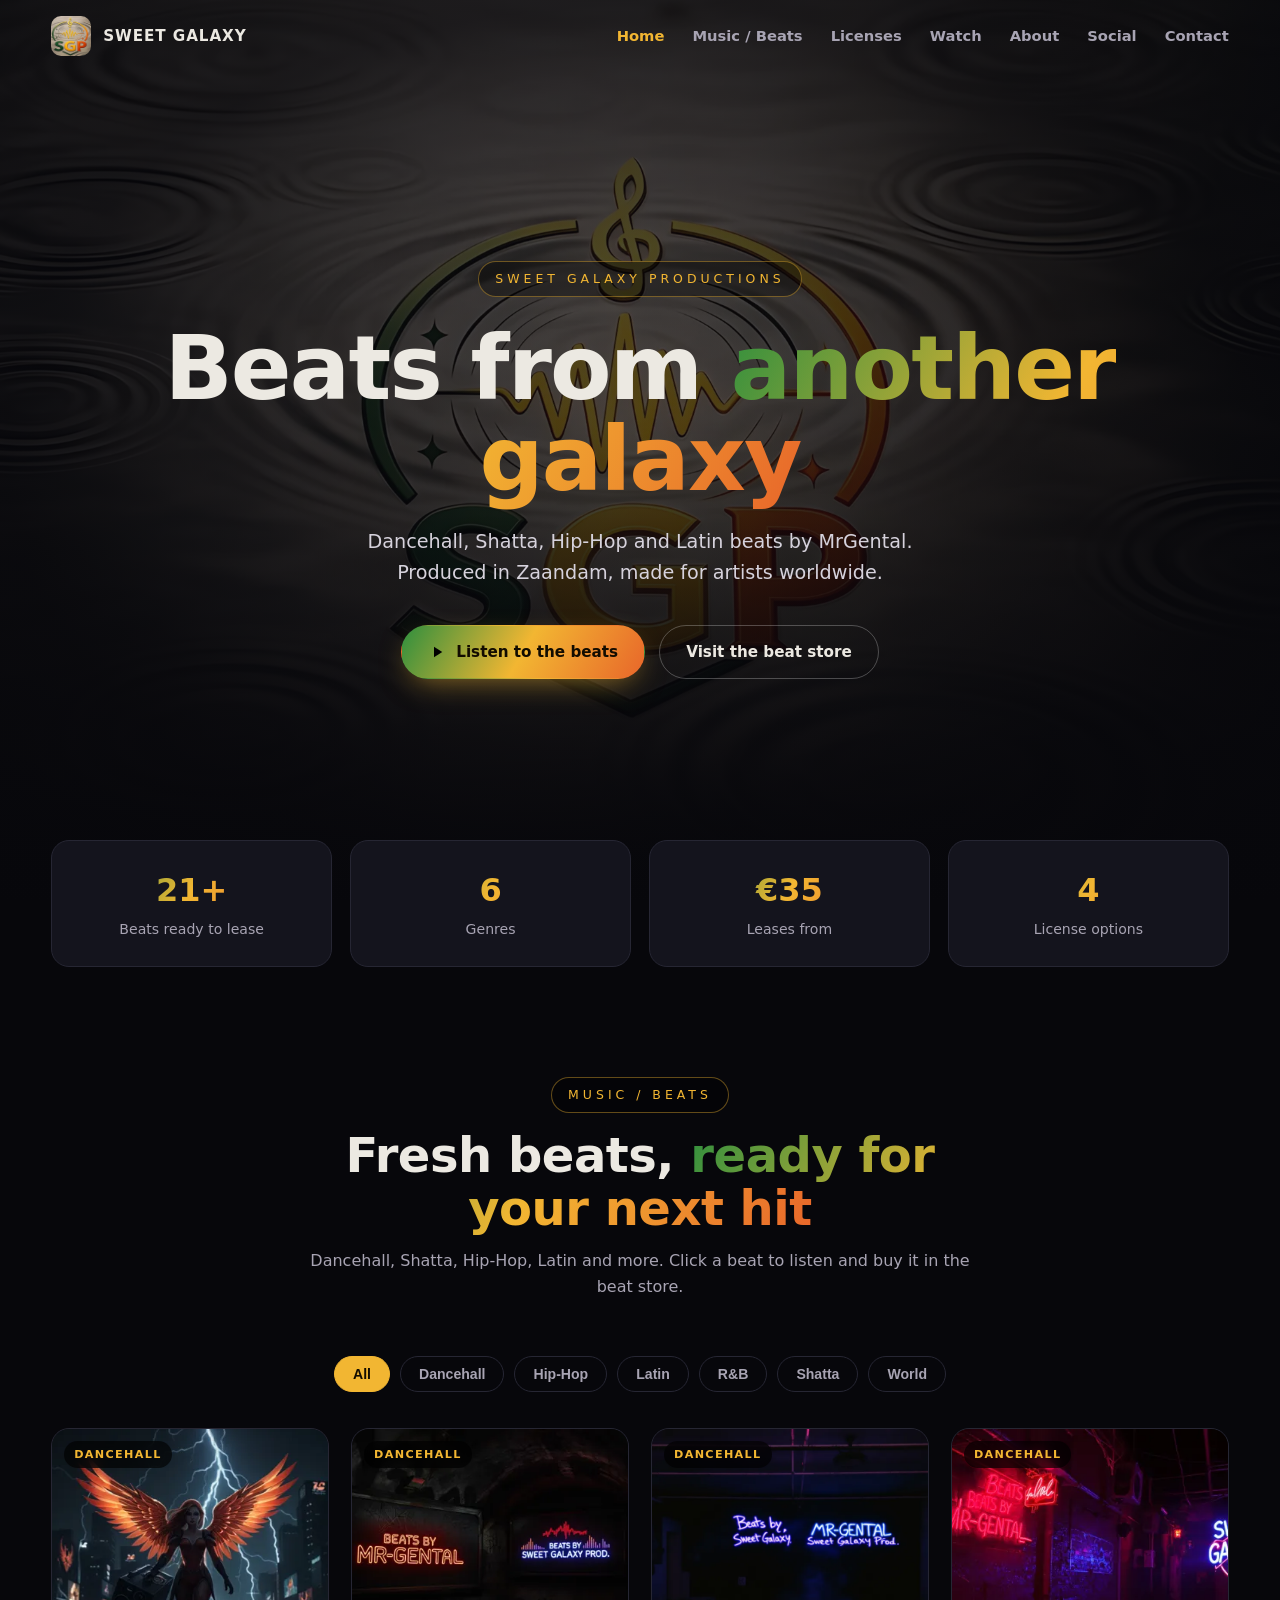
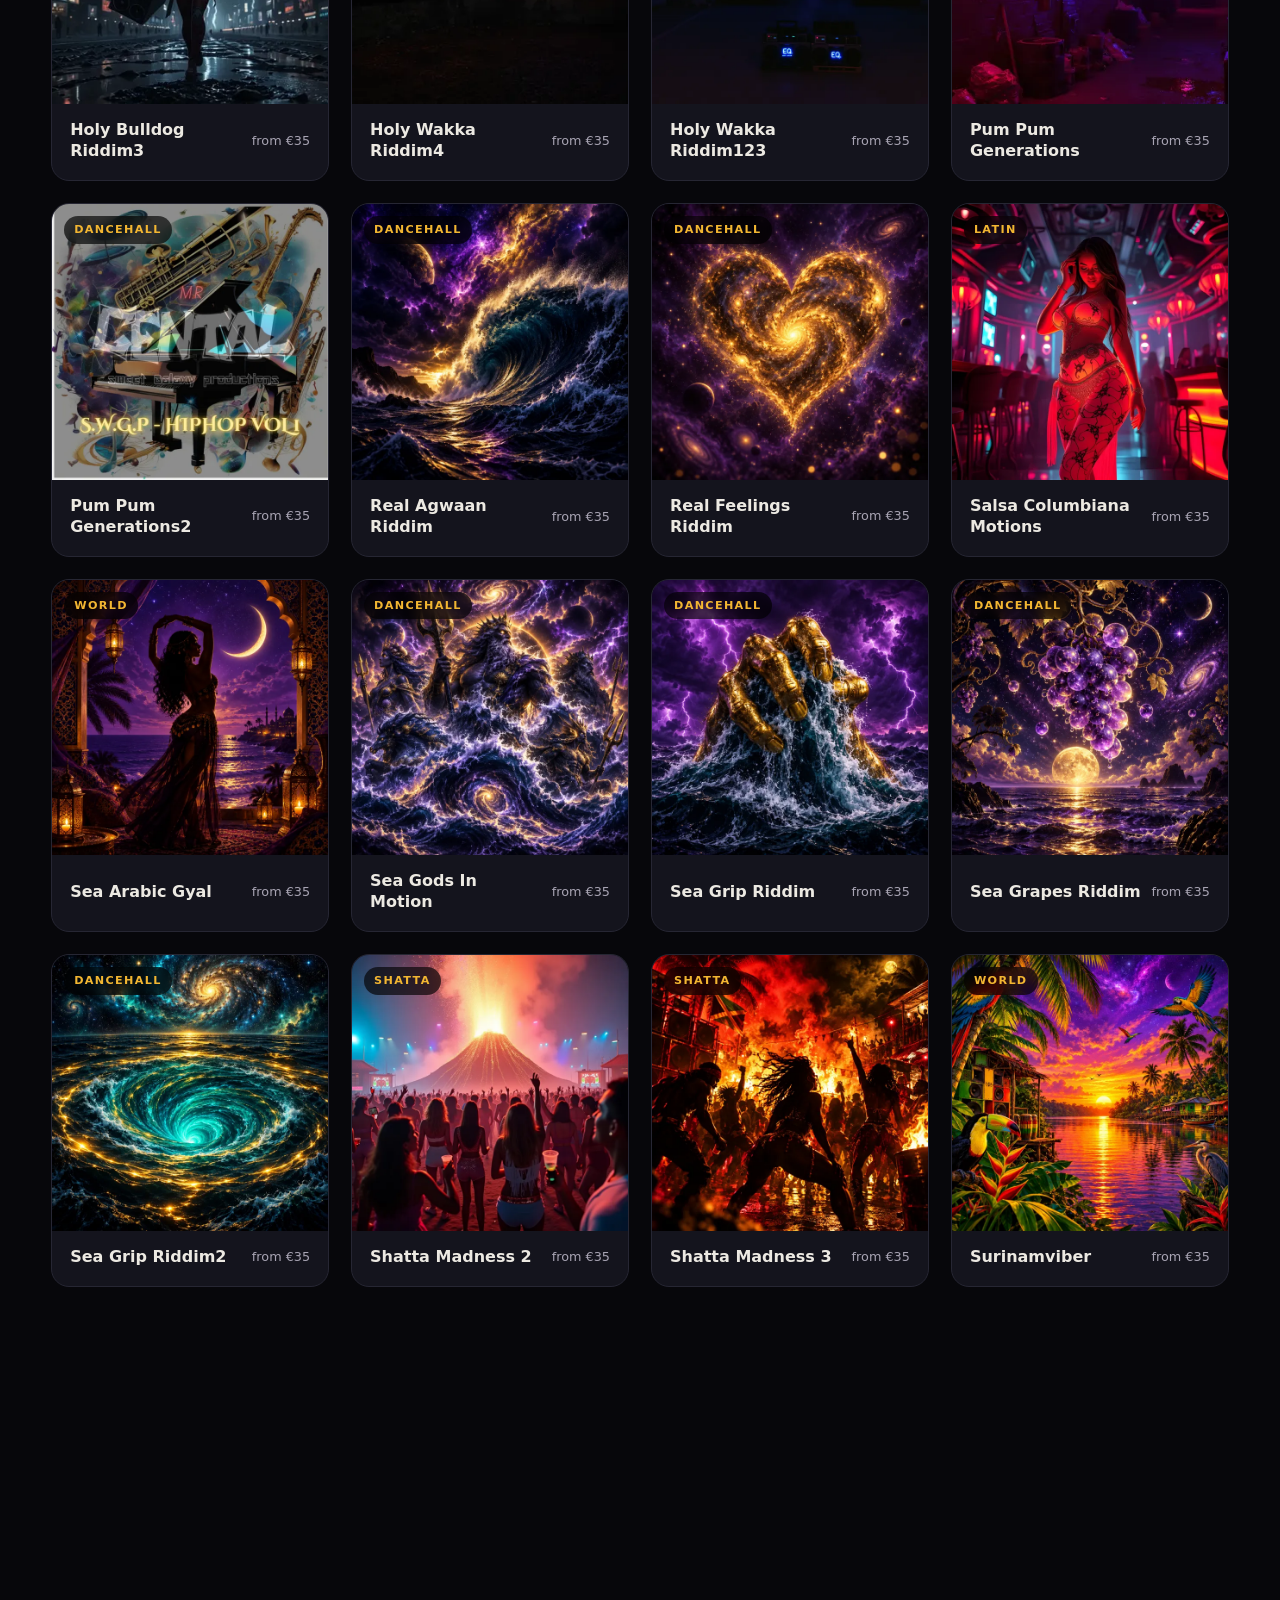
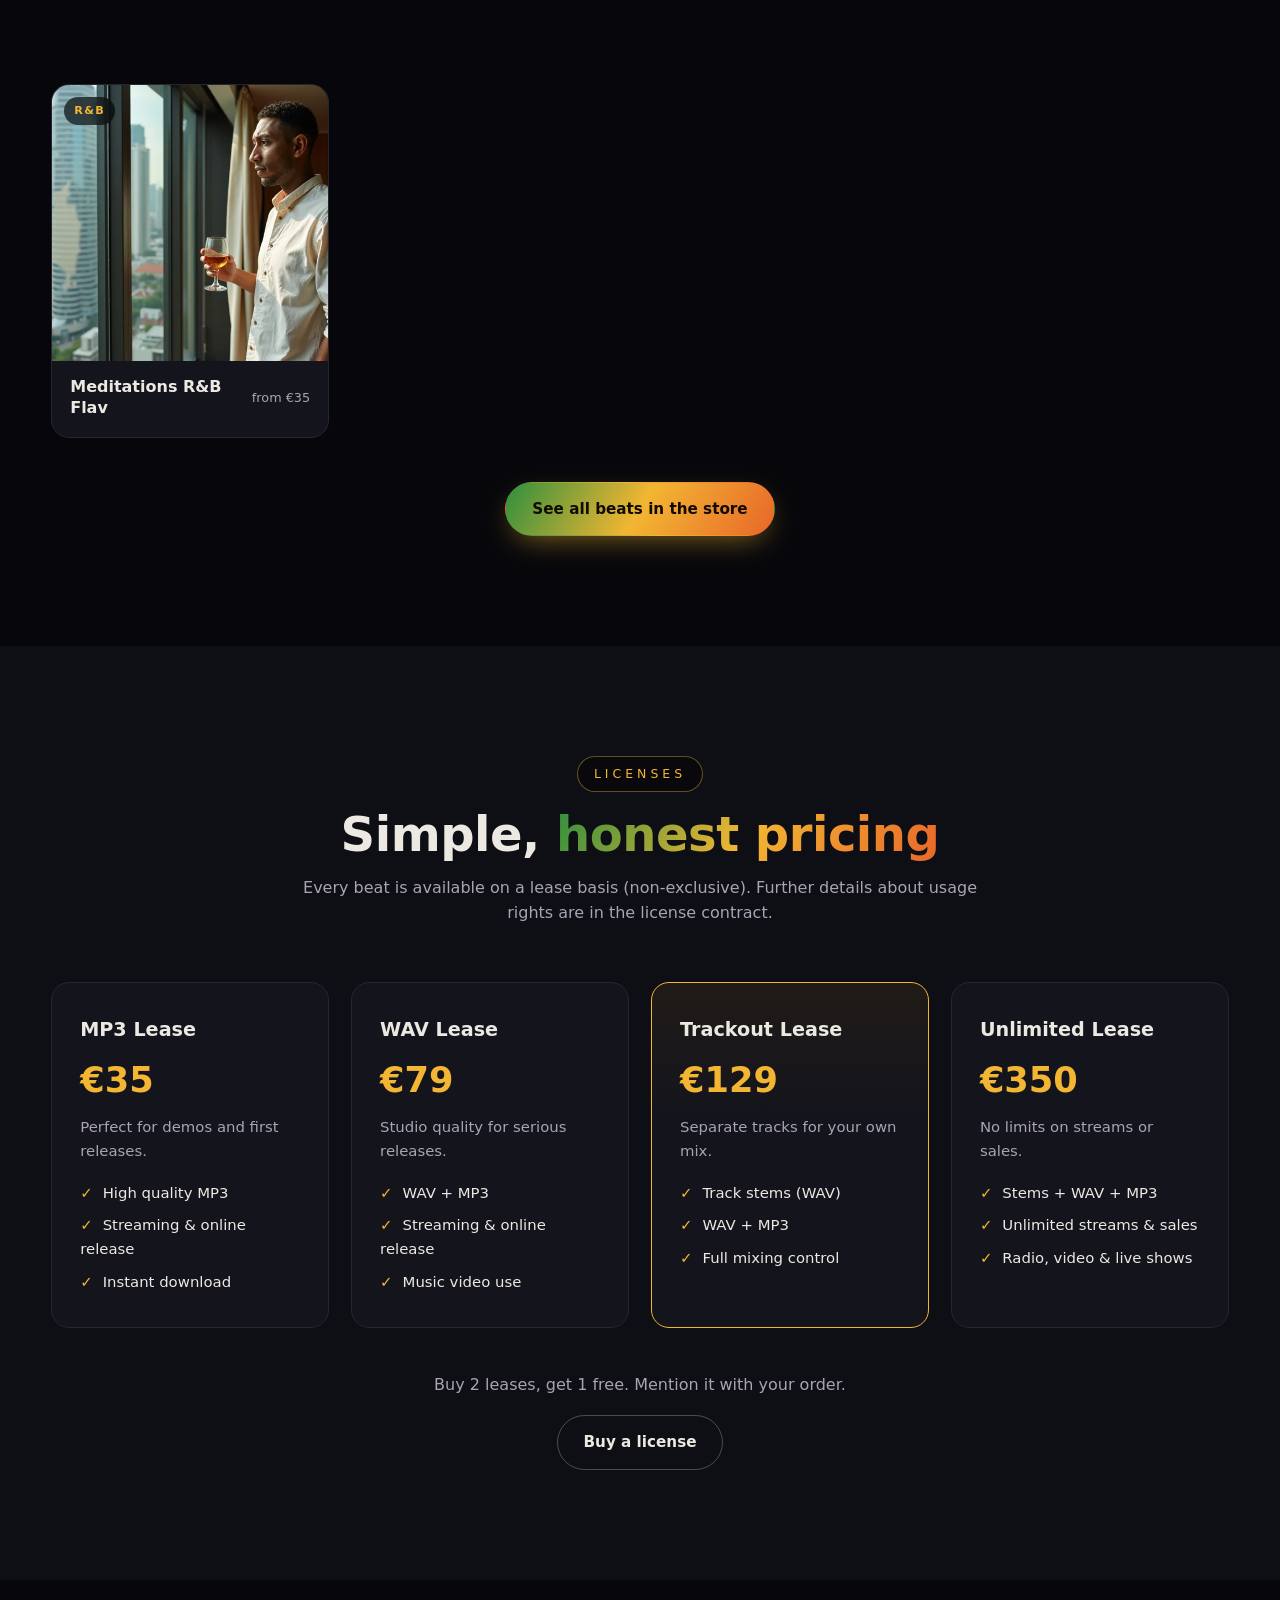
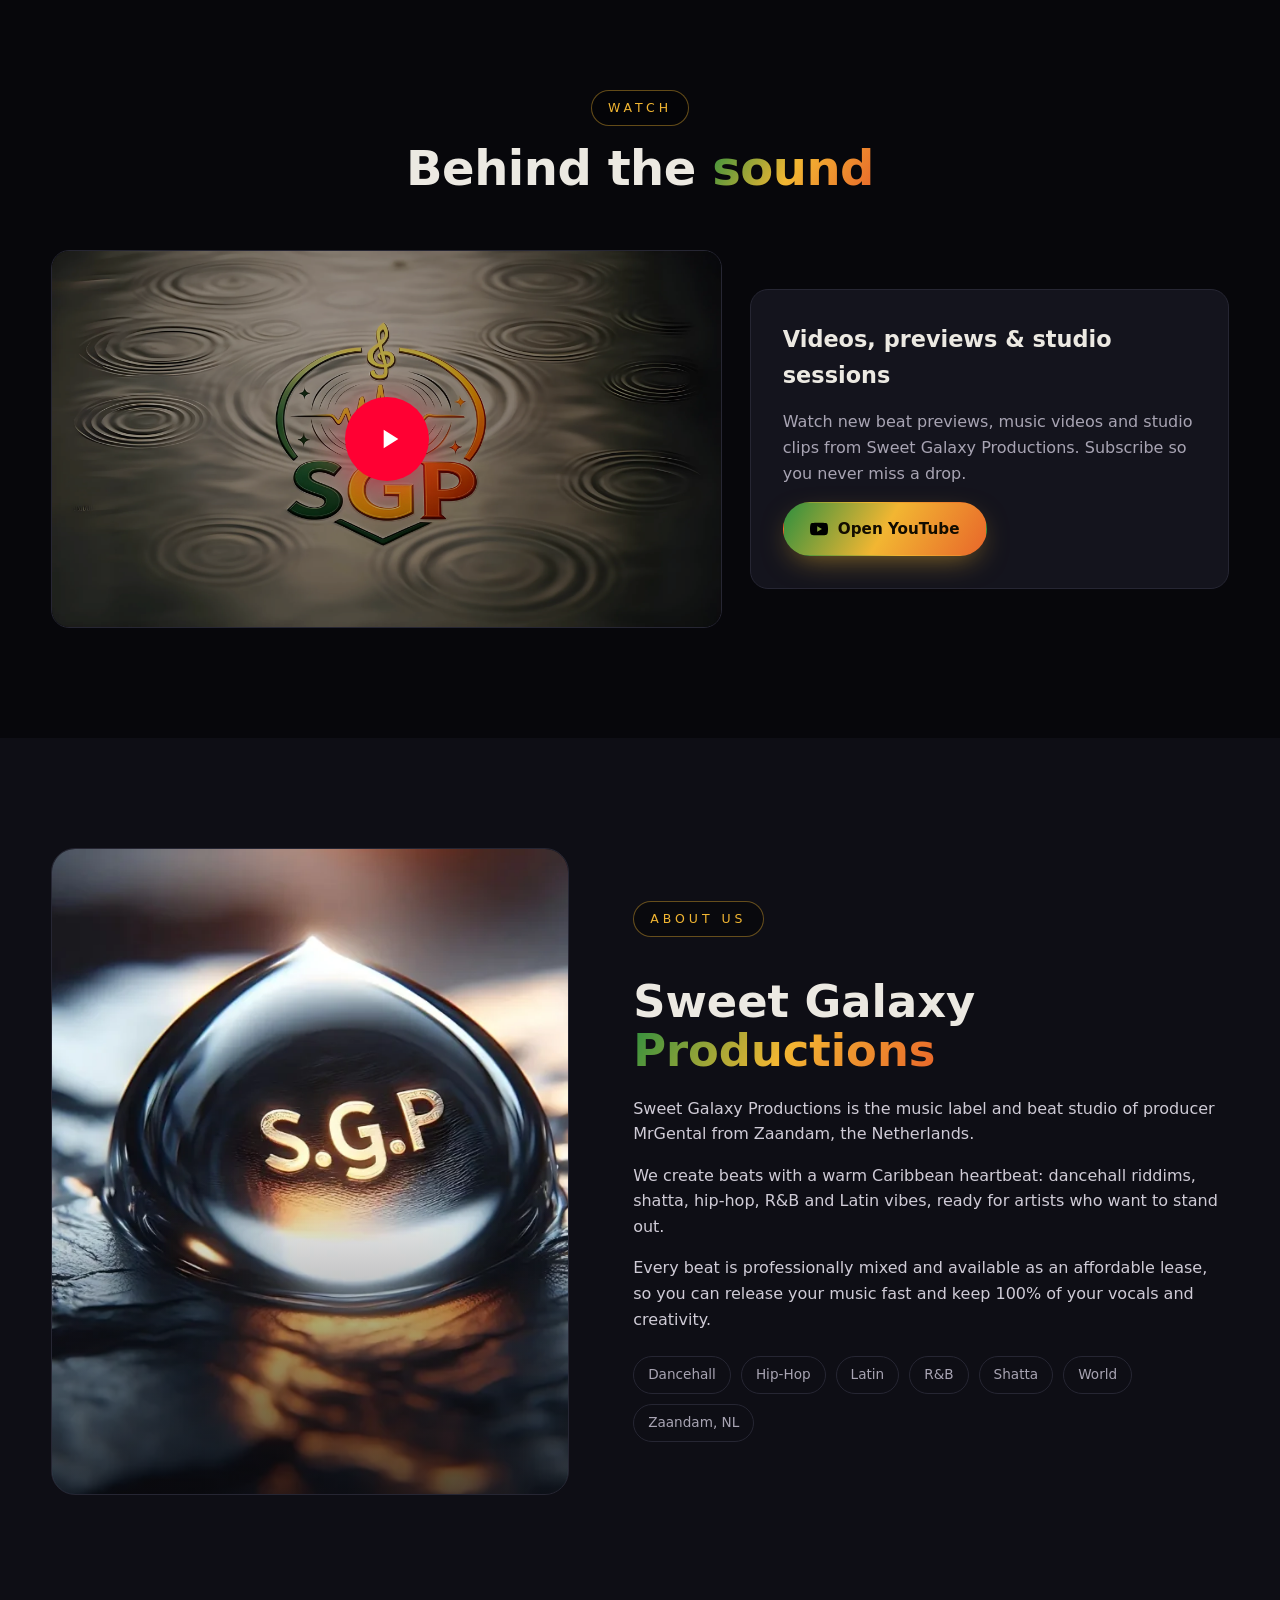
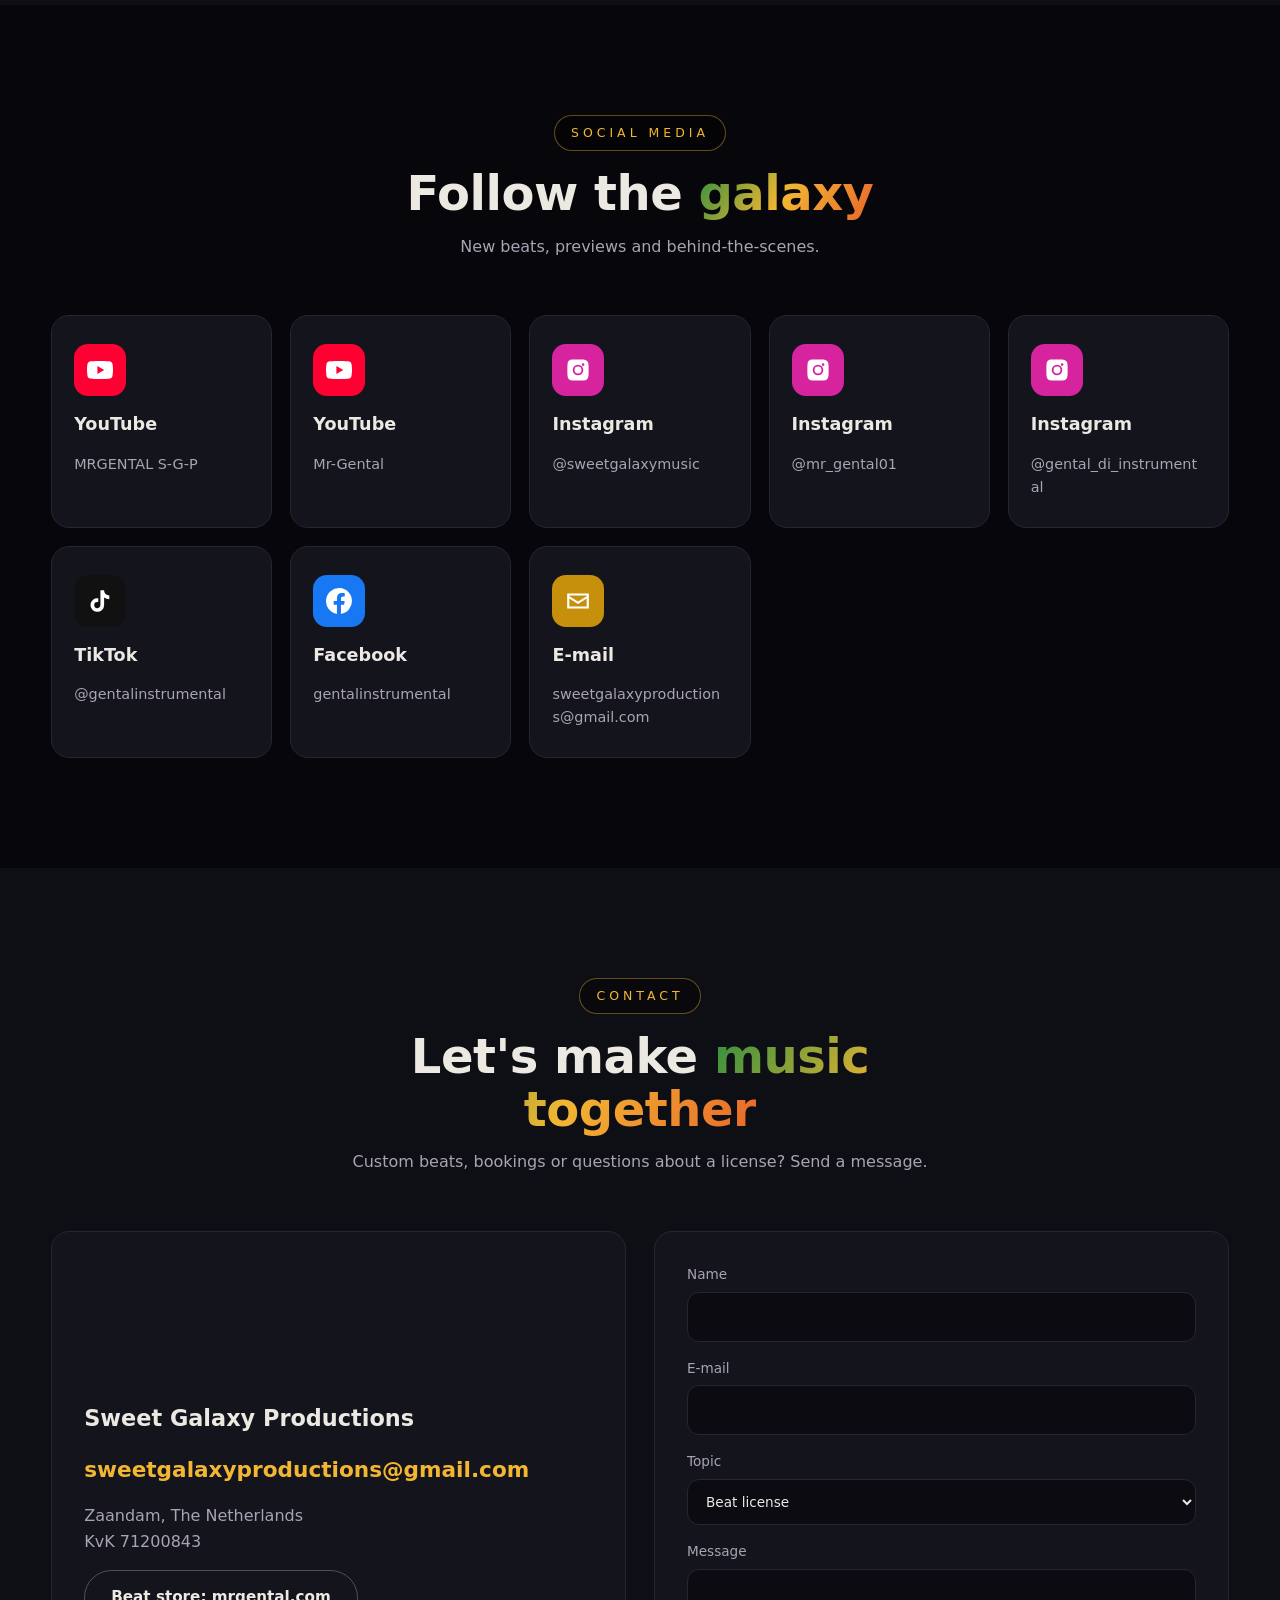
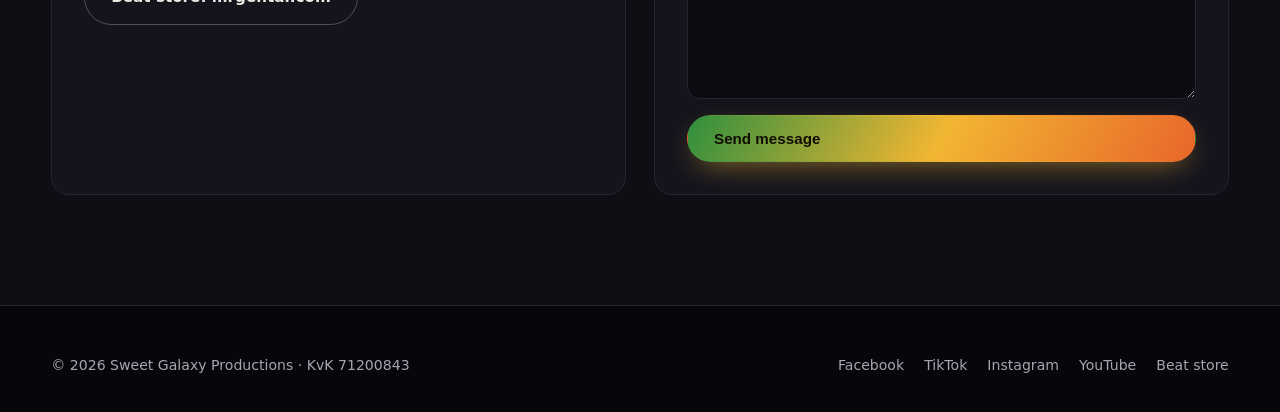
==== commit b1824f2d: "Use real social accounts (YouTube x2, Instagram x3, TikTok, Facebook) Co-Authored-By: Devin AI <1582" ====
--- a/site/index.html
+++ b/site/index.html
@@ -14,7 +14,7 @@
 <link rel="manifest" href="site.webmanifest">
 <link rel="preload" as="image" href="assets/img/hero.webp">
 <link rel="stylesheet" href="assets/styles.css?v=1.0.0">
-<script type="application/ld+json">{"@context":"https://schema.org","@type":"MusicGroup","name":"Sweet Galaxy Productions","alternateName":"MrGental","url":"https://www.sweetgalaxymusic.com/","logo":"https://www.sweetgalaxymusic.com/assets/img/icon-512.png","email":"sweetgalaxyproductions@gmail.com","genre":["Dancehall", "Hip-Hop", "Latin", "R&B", "Shatta", "World"],"sameAs":["https://www.youtube.com/@mrgental", "https://www.instagram.com/mrgental/", "https://www.tiktok.com/@mrgental", "https://mrgental.com/#beats"]}</script>
+<script type="application/ld+json">{"@context":"https://schema.org","@type":"MusicGroup","name":"Sweet Galaxy Productions","alternateName":"MrGental","url":"https://www.sweetgalaxymusic.com/","logo":"https://www.sweetgalaxymusic.com/assets/img/icon-512.png","email":"sweetgalaxyproductions@gmail.com","genre":["Dancehall", "Hip-Hop", "Latin", "R&B", "Shatta", "World"],"sameAs":["https://www.youtube.com/@MRGENTALSweetGalaxyproduct-e3i", "https://www.youtube.com/@mr-gental-b2h", "https://www.instagram.com/sweetgalaxymusic/", "https://www.instagram.com/mr_gental01/", "https://www.instagram.com/gental_di_instrumental/", "https://www.tiktok.com/@gentalinstrumental", "https://www.facebook.com/gentalinstrumental", "https://mrgental.com/#beats"]}</script>
 </head>
 <body>
 <a class="skip" href="#main">Skip to content</a>
@@ -159,8 +159,8 @@
   <div class="wrap">
     <div class="head reveal"><span class="eyebrow">Watch</span><h2>Behind the <span class="grad-text">sound</span></h2></div>
     <div class="watch">
-      <a class="video reveal" href="https://www.youtube.com/@mrgental" target="_blank" rel="noopener" aria-label="Watch on YouTube"><img src="assets/img/hero.webp" alt="" loading="lazy"><span class="big"><span><svg viewBox="0 0 24 24"><path d="M8 5v14l11-7z"/></svg></span></span></a>
-      <div class="panel reveal"><h3>Videos, previews &amp; studio sessions</h3><p>Watch new beat previews, music videos and studio clips from Sweet Galaxy Productions. Subscribe so you never miss a drop.</p><a class="btn btn-primary" href="https://www.youtube.com/@mrgental" target="_blank" rel="noopener" style="align-self:flex-start"><svg viewBox="0 0 24 24" aria-hidden="true"><path d="M23.5 6.2a3 3 0 0 0-2.1-2.1C19.5 3.6 12 3.6 12 3.6s-7.5 0-9.4.5A3 3 0 0 0 .5 6.2 31 31 0 0 0 0 12a31 31 0 0 0 .5 5.8 3 3 0 0 0 2.1 2.1c1.9.5 9.4.5 9.4.5s7.5 0 9.4-.5a3 3 0 0 0 2.1-2.1A31 31 0 0 0 24 12a31 31 0 0 0-.5-5.8ZM9.6 15.6V8.4l6.3 3.6-6.3 3.6Z"/></svg> Open YouTube</a></div>
+      <a class="video reveal" href="https://www.youtube.com/@MRGENTALSweetGalaxyproduct-e3i" target="_blank" rel="noopener" aria-label="Watch on YouTube"><img src="assets/img/hero.webp" alt="" loading="lazy"><span class="big"><span><svg viewBox="0 0 24 24"><path d="M8 5v14l11-7z"/></svg></span></span></a>
+      <div class="panel reveal"><h3>Videos, previews &amp; studio sessions</h3><p>Watch new beat previews, music videos and studio clips from Sweet Galaxy Productions. Subscribe so you never miss a drop.</p><a class="btn btn-primary" href="https://www.youtube.com/@MRGENTALSweetGalaxyproduct-e3i" target="_blank" rel="noopener" style="align-self:flex-start"><svg viewBox="0 0 24 24" aria-hidden="true"><path d="M23.5 6.2a3 3 0 0 0-2.1-2.1C19.5 3.6 12 3.6 12 3.6s-7.5 0-9.4.5A3 3 0 0 0 .5 6.2 31 31 0 0 0 0 12a31 31 0 0 0 .5 5.8 3 3 0 0 0 2.1 2.1c1.9.5 9.4.5 9.4.5s7.5 0 9.4-.5a3 3 0 0 0 2.1-2.1A31 31 0 0 0 24 12a31 31 0 0 0-.5-5.8ZM9.6 15.6V8.4l6.3 3.6-6.3 3.6Z"/></svg> Open YouTube</a></div>
     </div>
   </div>
 </section>
@@ -181,9 +181,13 @@
   <div class="wrap">
     <div class="head reveal"><span class="eyebrow">Social media</span><h2>Follow the <span class="grad-text">galaxy</span></h2><p>New beats, previews and behind-the-scenes.</p></div>
     <div class="socials">
-      <a class="soc reveal" style="--c:#ff0033" href="https://www.youtube.com/@mrgental" target="_blank" rel="noopener"><span class="ic"><svg viewBox="0 0 24 24" aria-hidden="true"><path d="M23.5 6.2a3 3 0 0 0-2.1-2.1C19.5 3.6 12 3.6 12 3.6s-7.5 0-9.4.5A3 3 0 0 0 .5 6.2 31 31 0 0 0 0 12a31 31 0 0 0 .5 5.8 3 3 0 0 0 2.1 2.1c1.9.5 9.4.5 9.4.5s7.5 0 9.4-.5a3 3 0 0 0 2.1-2.1A31 31 0 0 0 24 12a31 31 0 0 0-.5-5.8ZM9.6 15.6V8.4l6.3 3.6-6.3 3.6Z"/></svg></span><b>YouTube</b><span>@mrgental</span></a>
-      <a class="soc reveal" style="--c:#d6249f" href="https://www.instagram.com/mrgental/" target="_blank" rel="noopener"><span class="ic"><svg viewBox="0 0 24 24" aria-hidden="true"><path d="M12 2.2c3.2 0 3.6 0 4.8.1 3.3.1 4.8 1.7 4.9 4.9.1 1.3.1 1.6.1 4.8s0 3.6-.1 4.8c-.1 3.2-1.7 4.8-4.9 4.9-1.3.1-1.6.1-4.8.1s-3.6 0-4.8-.1c-3.3-.1-4.8-1.7-4.9-4.9C2.2 15.6 2.2 15.2 2.2 12s0-3.6.1-4.8C2.4 3.9 3.9 2.4 7.2 2.3 8.4 2.2 8.8 2.2 12 2.2Zm0 4.9a4.9 4.9 0 1 0 0 9.8 4.9 4.9 0 0 0 0-9.8Zm0 8.1a3.2 3.2 0 1 1 0-6.4 3.2 3.2 0 0 1 0 6.4Zm5.1-9.4a1.2 1.2 0 1 0 0 2.3 1.2 1.2 0 0 0 0-2.3Z"/></svg></span><b>Instagram</b><span>@mrgental</span></a>
-      <a class="soc reveal" style="--c:#111" href="https://www.tiktok.com/@mrgental" target="_blank" rel="noopener"><span class="ic"><svg viewBox="0 0 24 24" aria-hidden="true"><path d="M19.6 6.7a4.8 4.8 0 0 1-3.8-4.2V2h-3.4v13.7a2.9 2.9 0 1 1-2-2.7V9.5a6.3 6.3 0 1 0 5.4 6.2V8.8a8.2 8.2 0 0 0 4.8 1.5V6.9l-1-.2Z"/></svg></span><b>TikTok</b><span>@mrgental</span></a>
+      <a class="soc reveal" style="--c:#ff0033" href="https://www.youtube.com/@MRGENTALSweetGalaxyproduct-e3i" target="_blank" rel="noopener"><span class="ic"><svg viewBox="0 0 24 24" aria-hidden="true"><path d="M23.5 6.2a3 3 0 0 0-2.1-2.1C19.5 3.6 12 3.6 12 3.6s-7.5 0-9.4.5A3 3 0 0 0 .5 6.2 31 31 0 0 0 0 12a31 31 0 0 0 .5 5.8 3 3 0 0 0 2.1 2.1c1.9.5 9.4.5 9.4.5s7.5 0 9.4-.5a3 3 0 0 0 2.1-2.1A31 31 0 0 0 24 12a31 31 0 0 0-.5-5.8ZM9.6 15.6V8.4l6.3 3.6-6.3 3.6Z"/></svg></span><b>YouTube</b><span>MRGENTAL S-G-P</span></a>
+      <a class="soc reveal" style="--c:#ff0033" href="https://www.youtube.com/@mr-gental-b2h" target="_blank" rel="noopener"><span class="ic"><svg viewBox="0 0 24 24" aria-hidden="true"><path d="M23.5 6.2a3 3 0 0 0-2.1-2.1C19.5 3.6 12 3.6 12 3.6s-7.5 0-9.4.5A3 3 0 0 0 .5 6.2 31 31 0 0 0 0 12a31 31 0 0 0 .5 5.8 3 3 0 0 0 2.1 2.1c1.9.5 9.4.5 9.4.5s7.5 0 9.4-.5a3 3 0 0 0 2.1-2.1A31 31 0 0 0 24 12a31 31 0 0 0-.5-5.8ZM9.6 15.6V8.4l6.3 3.6-6.3 3.6Z"/></svg></span><b>YouTube</b><span>Mr-Gental</span></a>
+      <a class="soc reveal" style="--c:#d6249f" href="https://www.instagram.com/sweetgalaxymusic/" target="_blank" rel="noopener"><span class="ic"><svg viewBox="0 0 24 24" aria-hidden="true"><path d="M12 2.2c3.2 0 3.6 0 4.8.1 3.3.1 4.8 1.7 4.9 4.9.1 1.3.1 1.6.1 4.8s0 3.6-.1 4.8c-.1 3.2-1.7 4.8-4.9 4.9-1.3.1-1.6.1-4.8.1s-3.6 0-4.8-.1c-3.3-.1-4.8-1.7-4.9-4.9C2.2 15.6 2.2 15.2 2.2 12s0-3.6.1-4.8C2.4 3.9 3.9 2.4 7.2 2.3 8.4 2.2 8.8 2.2 12 2.2Zm0 4.9a4.9 4.9 0 1 0 0 9.8 4.9 4.9 0 0 0 0-9.8Zm0 8.1a3.2 3.2 0 1 1 0-6.4 3.2 3.2 0 0 1 0 6.4Zm5.1-9.4a1.2 1.2 0 1 0 0 2.3 1.2 1.2 0 0 0 0-2.3Z"/></svg></span><b>Instagram</b><span>@sweetgalaxymusic</span></a>
+      <a class="soc reveal" style="--c:#d6249f" href="https://www.instagram.com/mr_gental01/" target="_blank" rel="noopener"><span class="ic"><svg viewBox="0 0 24 24" aria-hidden="true"><path d="M12 2.2c3.2 0 3.6 0 4.8.1 3.3.1 4.8 1.7 4.9 4.9.1 1.3.1 1.6.1 4.8s0 3.6-.1 4.8c-.1 3.2-1.7 4.8-4.9 4.9-1.3.1-1.6.1-4.8.1s-3.6 0-4.8-.1c-3.3-.1-4.8-1.7-4.9-4.9C2.2 15.6 2.2 15.2 2.2 12s0-3.6.1-4.8C2.4 3.9 3.9 2.4 7.2 2.3 8.4 2.2 8.8 2.2 12 2.2Zm0 4.9a4.9 4.9 0 1 0 0 9.8 4.9 4.9 0 0 0 0-9.8Zm0 8.1a3.2 3.2 0 1 1 0-6.4 3.2 3.2 0 0 1 0 6.4Zm5.1-9.4a1.2 1.2 0 1 0 0 2.3 1.2 1.2 0 0 0 0-2.3Z"/></svg></span><b>Instagram</b><span>@mr_gental01</span></a>
+      <a class="soc reveal" style="--c:#d6249f" href="https://www.instagram.com/gental_di_instrumental/" target="_blank" rel="noopener"><span class="ic"><svg viewBox="0 0 24 24" aria-hidden="true"><path d="M12 2.2c3.2 0 3.6 0 4.8.1 3.3.1 4.8 1.7 4.9 4.9.1 1.3.1 1.6.1 4.8s0 3.6-.1 4.8c-.1 3.2-1.7 4.8-4.9 4.9-1.3.1-1.6.1-4.8.1s-3.6 0-4.8-.1c-3.3-.1-4.8-1.7-4.9-4.9C2.2 15.6 2.2 15.2 2.2 12s0-3.6.1-4.8C2.4 3.9 3.9 2.4 7.2 2.3 8.4 2.2 8.8 2.2 12 2.2Zm0 4.9a4.9 4.9 0 1 0 0 9.8 4.9 4.9 0 0 0 0-9.8Zm0 8.1a3.2 3.2 0 1 1 0-6.4 3.2 3.2 0 0 1 0 6.4Zm5.1-9.4a1.2 1.2 0 1 0 0 2.3 1.2 1.2 0 0 0 0-2.3Z"/></svg></span><b>Instagram</b><span>@gental_di_instrumental</span></a>
+      <a class="soc reveal" style="--c:#111" href="https://www.tiktok.com/@gentalinstrumental" target="_blank" rel="noopener"><span class="ic"><svg viewBox="0 0 24 24" aria-hidden="true"><path d="M19.6 6.7a4.8 4.8 0 0 1-3.8-4.2V2h-3.4v13.7a2.9 2.9 0 1 1-2-2.7V9.5a6.3 6.3 0 1 0 5.4 6.2V8.8a8.2 8.2 0 0 0 4.8 1.5V6.9l-1-.2Z"/></svg></span><b>TikTok</b><span>@gentalinstrumental</span></a>
+      <a class="soc reveal" style="--c:#1877f2" href="https://www.facebook.com/gentalinstrumental" target="_blank" rel="noopener"><span class="ic"><svg viewBox="0 0 24 24" aria-hidden="true"><path d="M24 12a12 12 0 1 0-13.9 11.9v-8.4h-3V12h3V9.4c0-3 1.8-4.7 4.5-4.7 1.3 0 2.7.2 2.7.2v2.9h-1.5c-1.5 0-2 .9-2 1.9V12h3.4l-.5 3.5h-2.9v8.4A12 12 0 0 0 24 12Z"/></svg></span><b>Facebook</b><span>gentalinstrumental</span></a>
       <a class="soc reveal" style="--c:#c7900c" href="mailto:sweetgalaxyproductions@gmail.com"><span class="ic"><svg viewBox="0 0 24 24" aria-hidden="true"><path d="M2 5h20v14H2V5Zm2 2v.5l8 5 8-5V7H4Zm16 2.8-8 5-8-5V17h16V9.8Z"/></svg></span><b>E-mail</b><span>sweetgalaxyproductions@gmail.com</span></a>
     </div>
   </div>
@@ -213,7 +217,7 @@
 <footer>
   <div class="wrap">
     <div>&copy; <span id="year">2026</span> Sweet Galaxy Productions &middot; KvK 71200843</div>
-    <nav><a href="https://www.youtube.com/@mrgental" target="_blank" rel="noopener" aria-label="YouTube">YouTube</a> <a href="https://www.instagram.com/mrgental/" target="_blank" rel="noopener" aria-label="Instagram">Instagram</a> <a href="https://www.tiktok.com/@mrgental" target="_blank" rel="noopener" aria-label="TikTok">TikTok</a> <a href="https://mrgental.com/#beats" target="_blank" rel="noopener">Beat store</a></nav>
+    <nav><a href="https://www.facebook.com/gentalinstrumental" target="_blank" rel="noopener" aria-label="Facebook gentalinstrumental">Facebook</a> <a href="https://www.tiktok.com/@gentalinstrumental" target="_blank" rel="noopener" aria-label="TikTok @gentalinstrumental">TikTok</a> <a href="https://www.instagram.com/sweetgalaxymusic/" target="_blank" rel="noopener" aria-label="Instagram @sweetgalaxymusic">Instagram</a> <a href="https://www.youtube.com/@MRGENTALSweetGalaxyproduct-e3i" target="_blank" rel="noopener" aria-label="YouTube MRGENTAL S-G-P">YouTube</a> <a href="https://mrgental.com/#beats" target="_blank" rel="noopener">Beat store</a></nav>
   </div>
 </footer>
 <script src="assets/main.js?v=1.0.0" defer></script>
--- a/site/assets/styles.css
+++ b/site/assets/styles.css
@@ -120,7 +120,7 @@
 @media (max-width:860px){.watch{grid-template-columns:1fr}}
 
 /* social */
-.socials{display:grid;grid-template-columns:repeat(4,minmax(0,1fr));gap:18px}
+.socials{display:grid;grid-template-columns:repeat(auto-fit,minmax(220px,1fr));gap:18px}
 .soc{background:var(--card);border:1px solid var(--line);border-radius:var(--radius);padding:28px 22px;display:flex;flex-direction:column;gap:14px;transition:.25s}
 .soc:hover{transform:translateY(-4px);border-color:var(--c)}
 .soc .ic{width:52px;height:52px;border-radius:14px;display:grid;place-items:center;background:var(--c)}
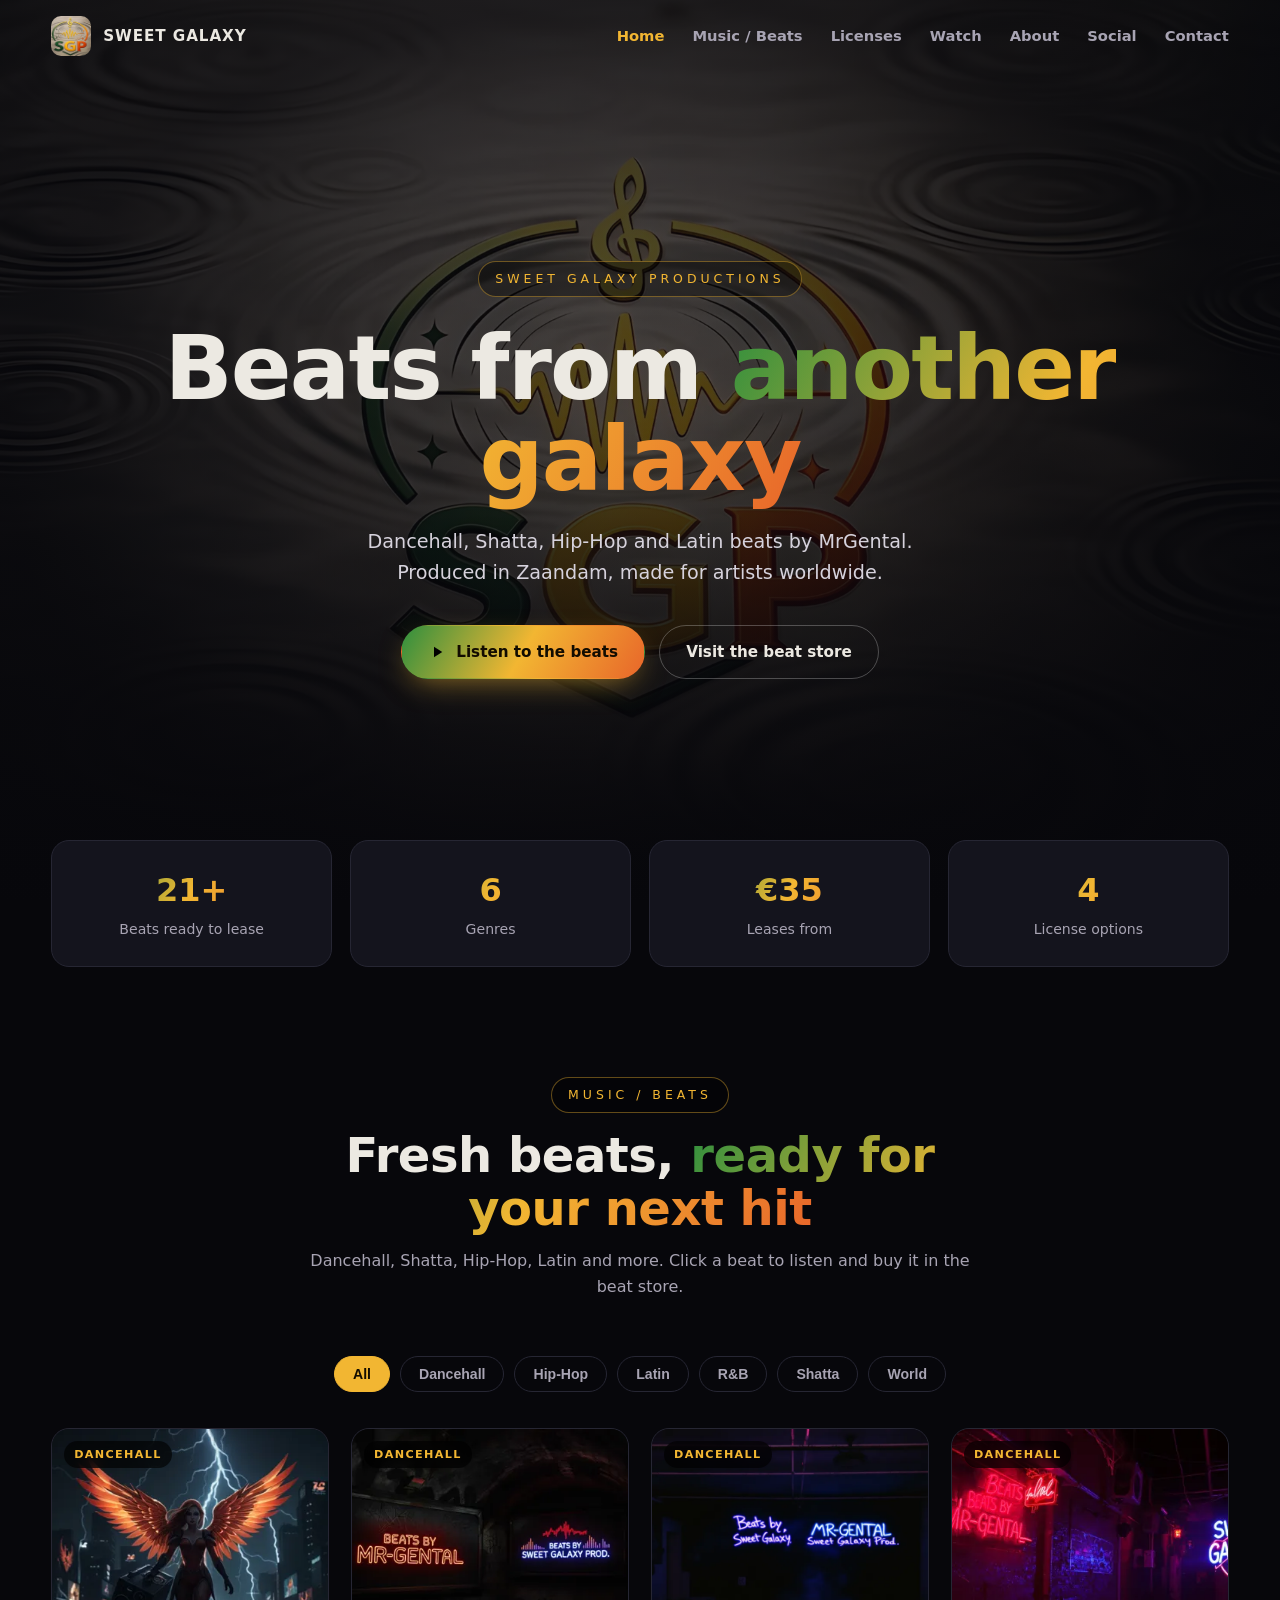
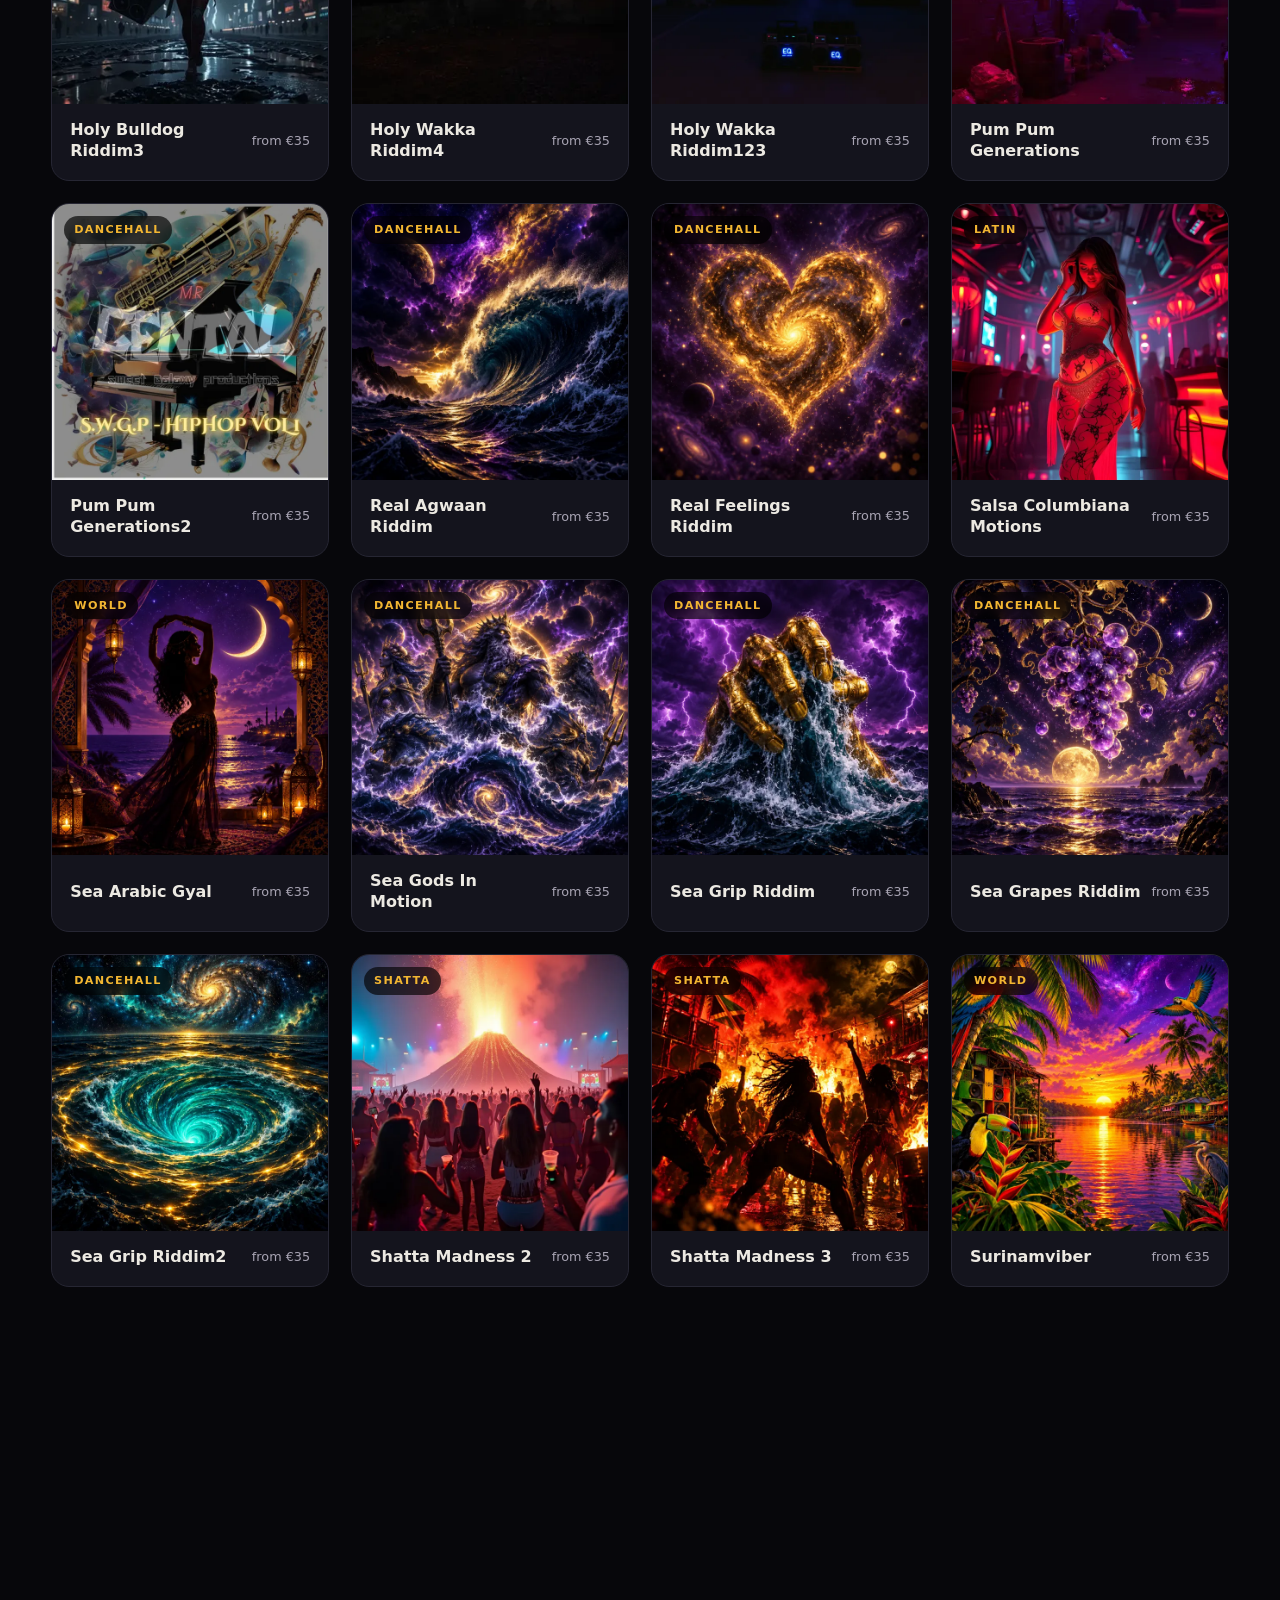
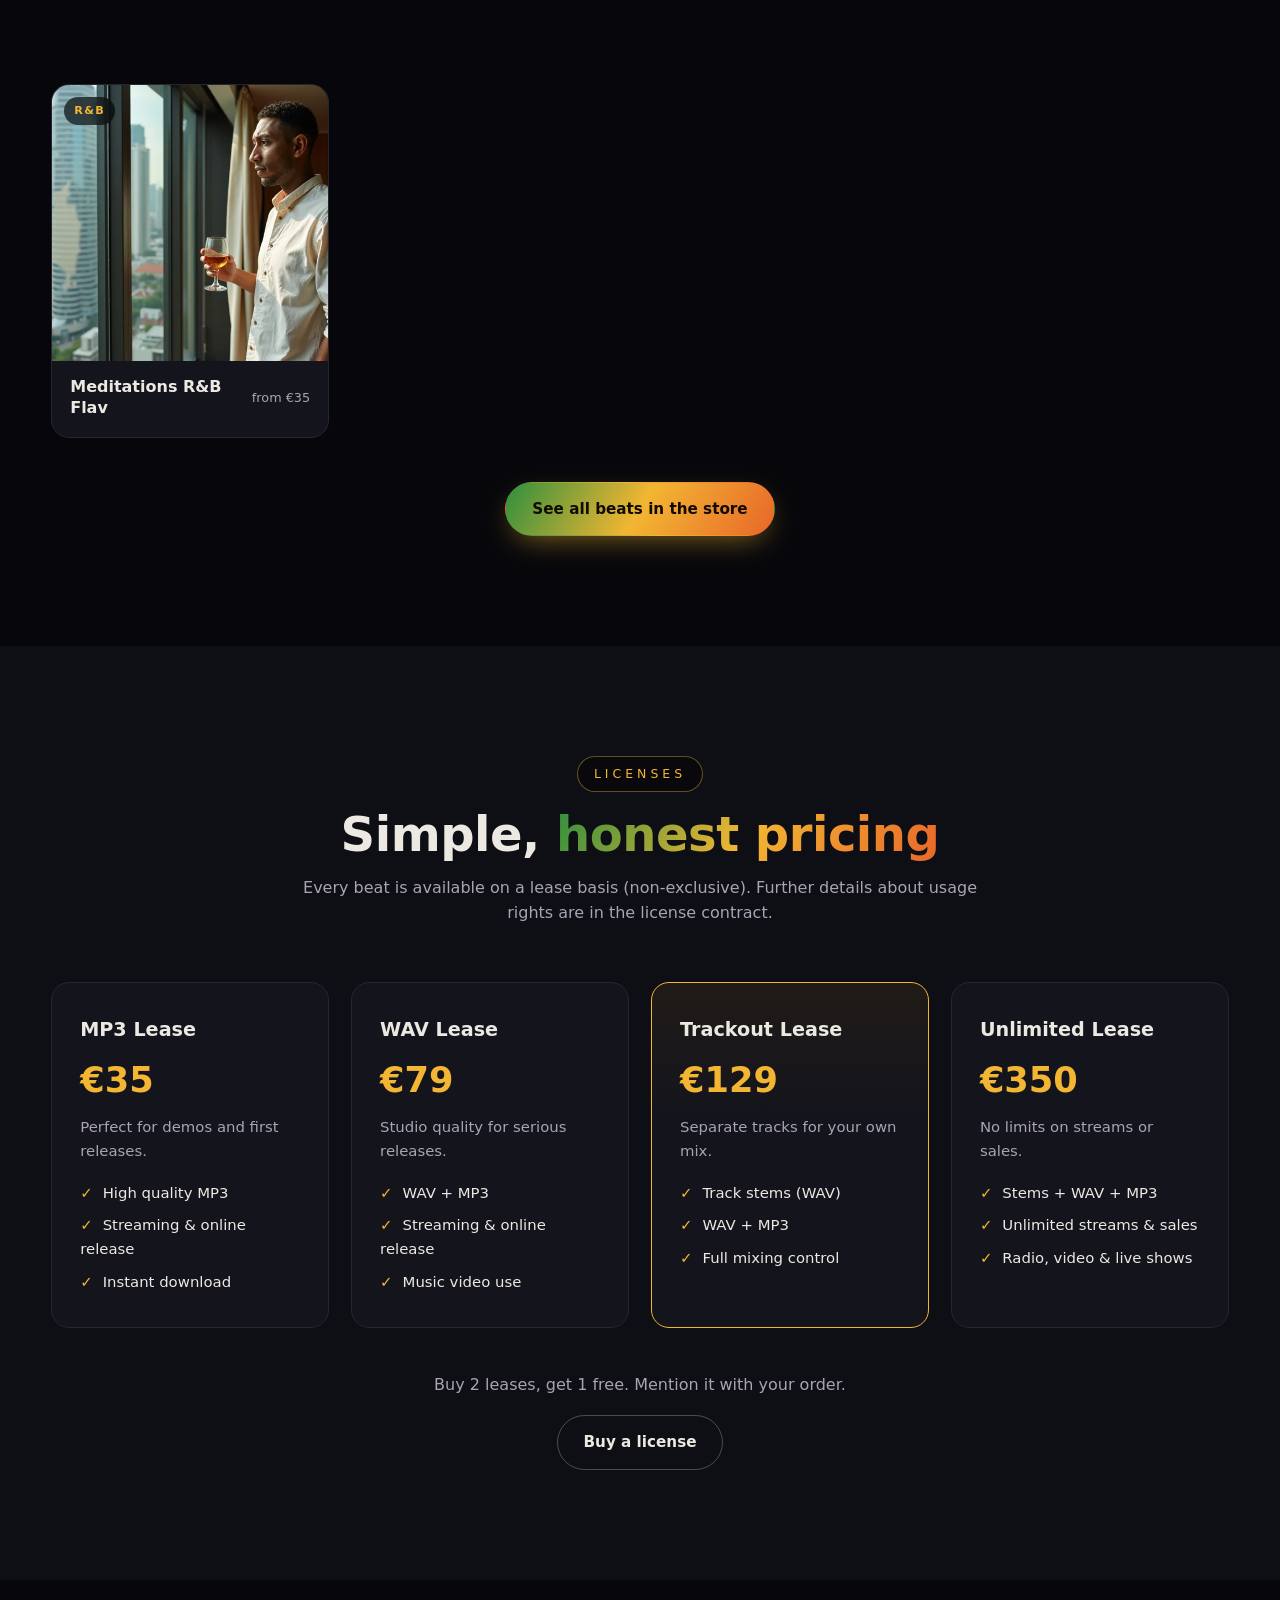
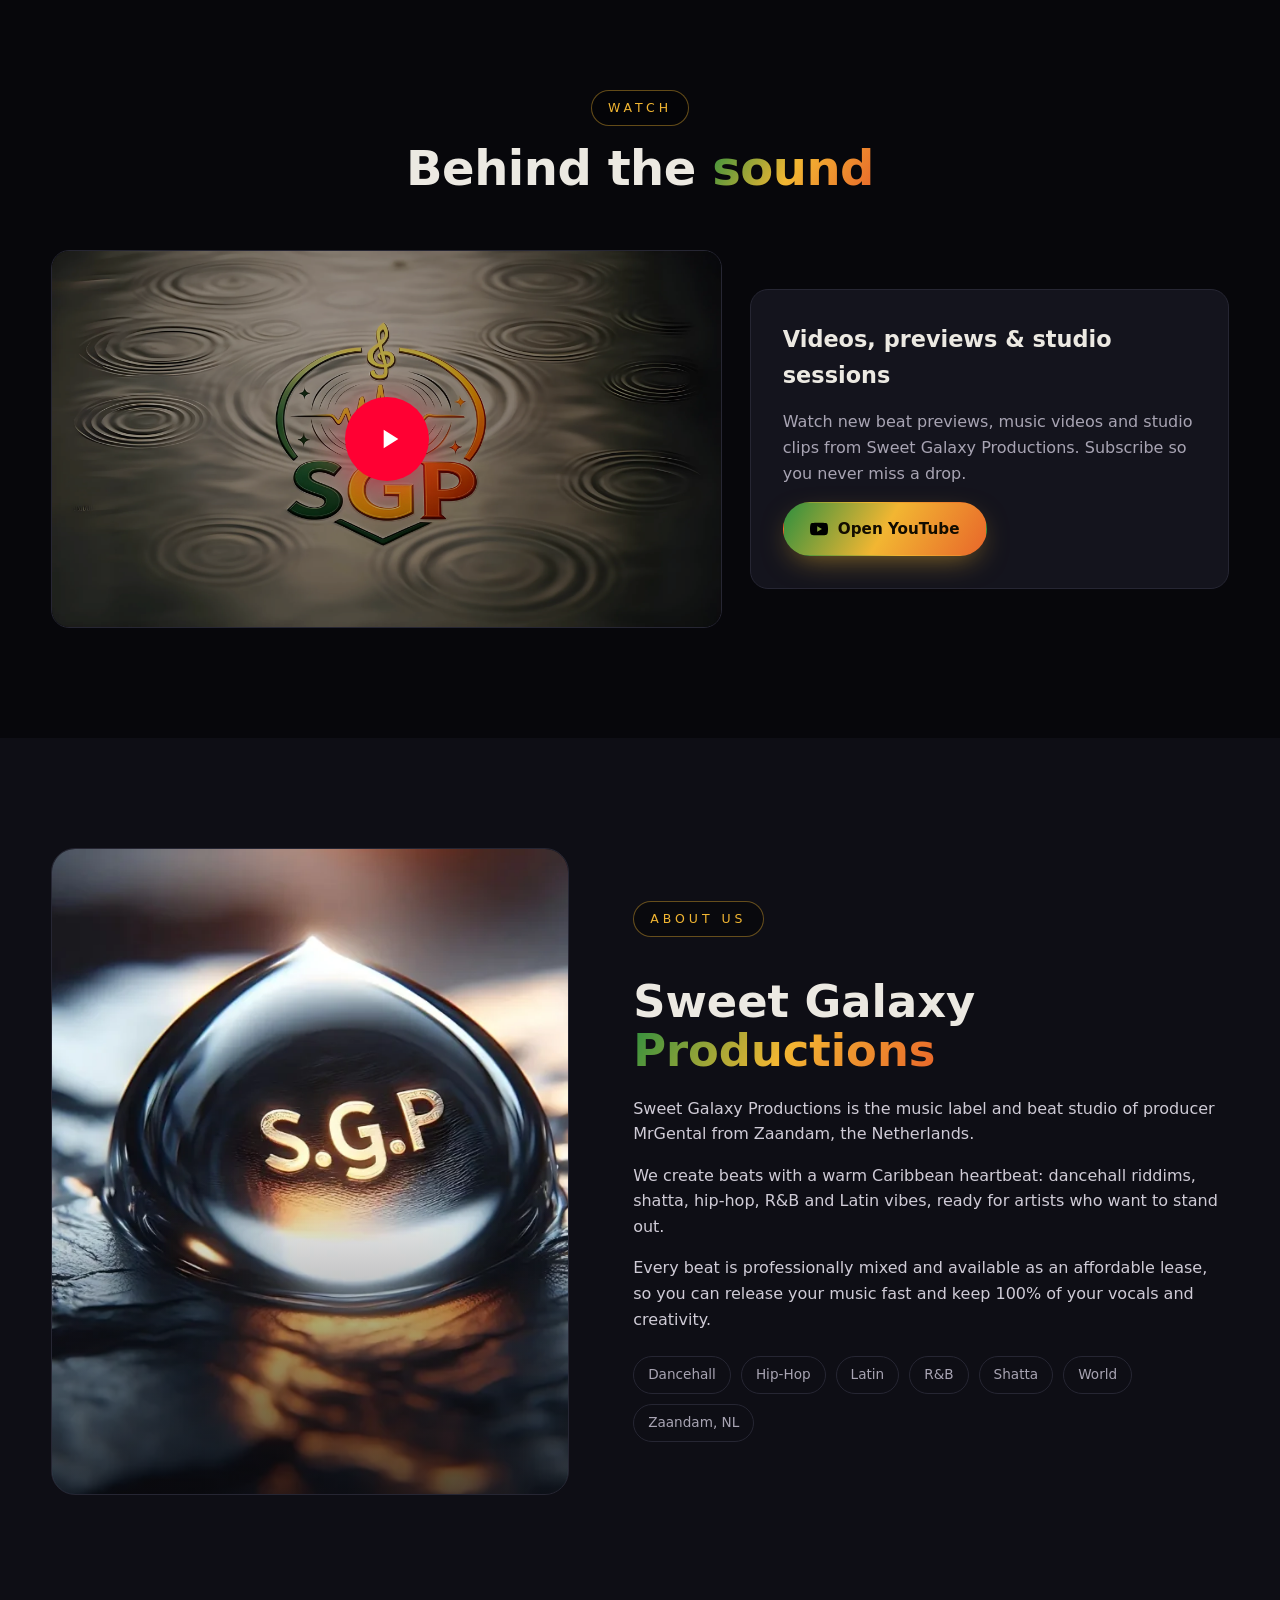
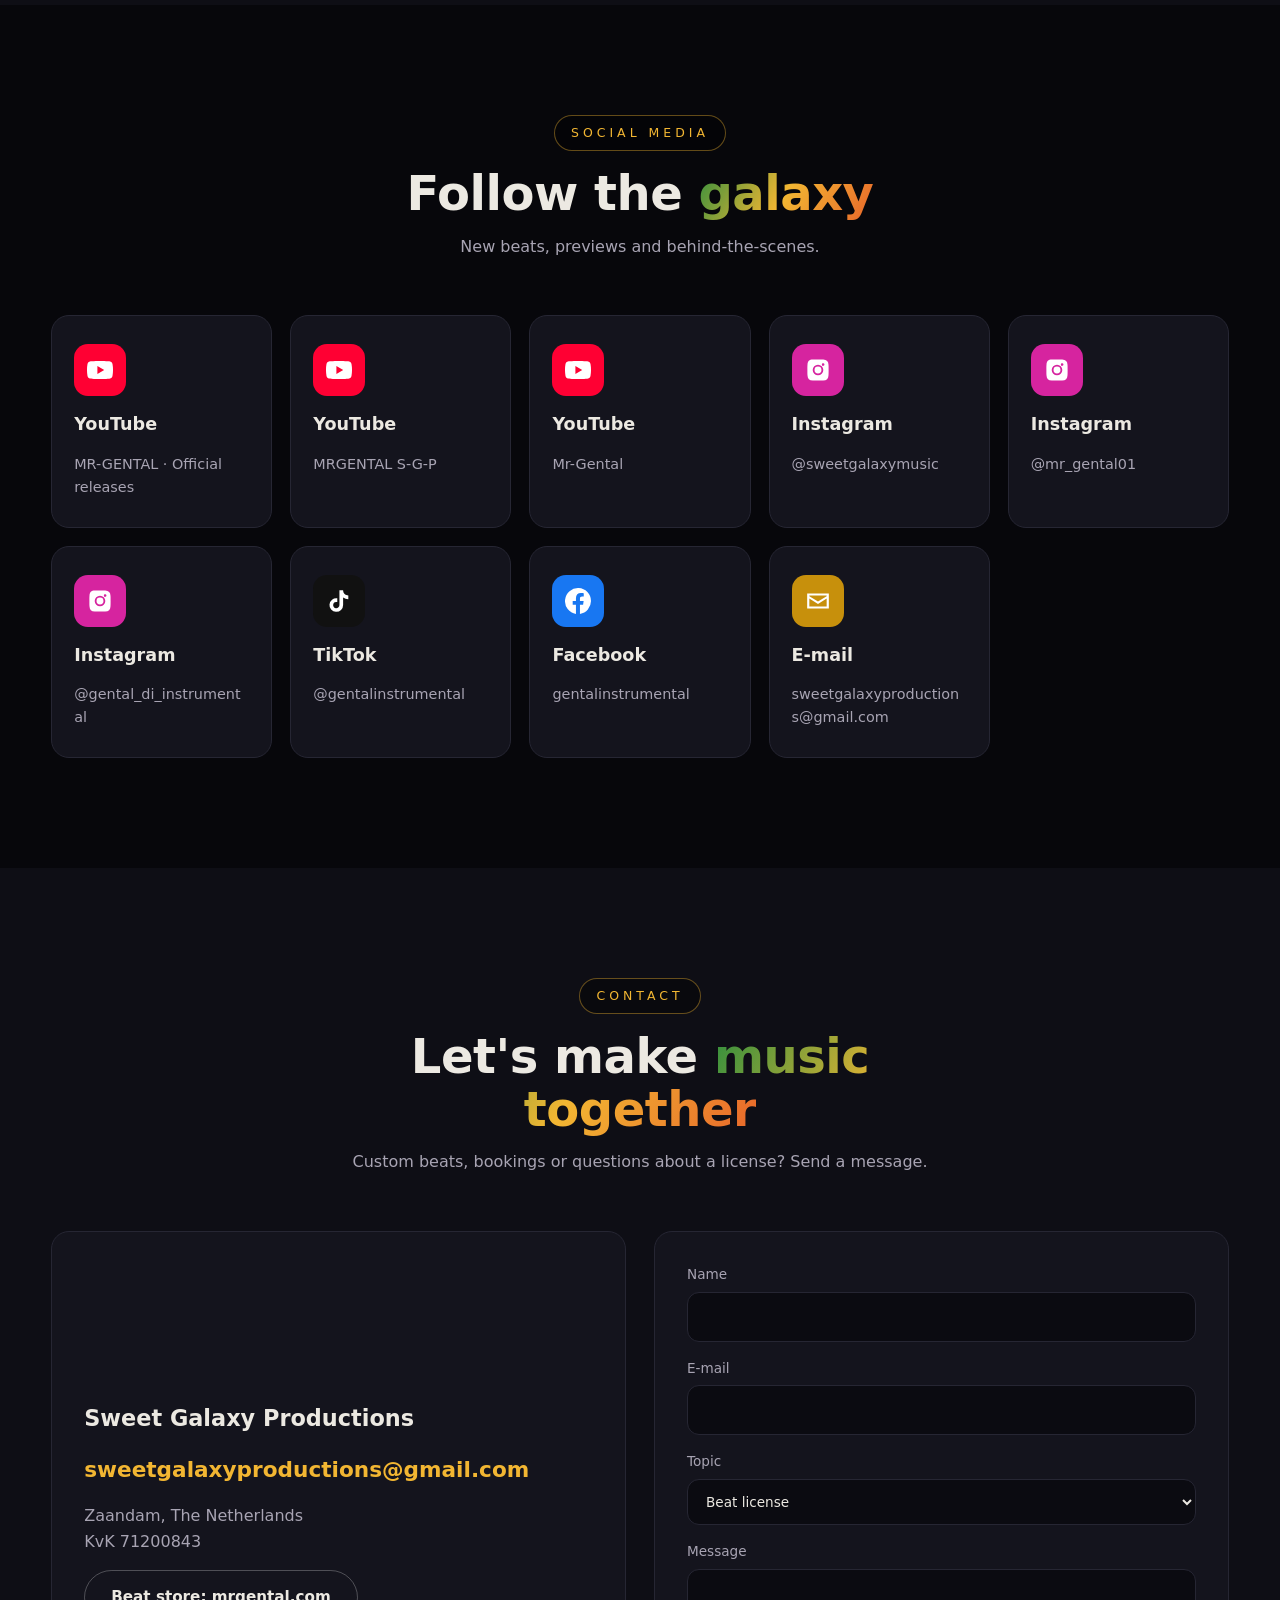
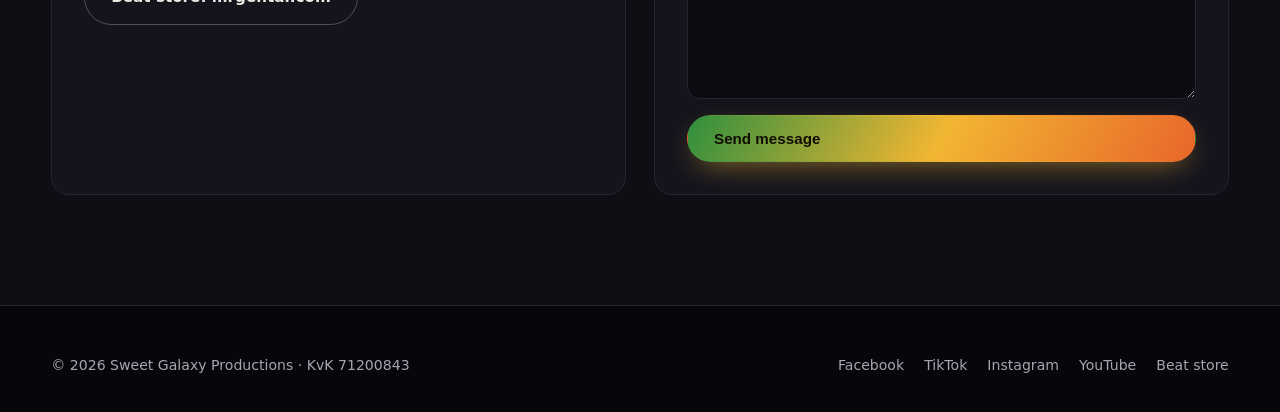
==== commit 571e248b: "Add official MR-GENTAL release channel (Ditto) Co-Authored-By: Devin AI <158243242+devin-ai-integrat" ====
--- a/site/index.html
+++ b/site/index.html
@@ -14,7 +14,7 @@
 <link rel="manifest" href="site.webmanifest">
 <link rel="preload" as="image" href="assets/img/hero.webp">
 <link rel="stylesheet" href="assets/styles.css?v=1.0.0">
-<script type="application/ld+json">{"@context":"https://schema.org","@type":"MusicGroup","name":"Sweet Galaxy Productions","alternateName":"MrGental","url":"https://www.sweetgalaxymusic.com/","logo":"https://www.sweetgalaxymusic.com/assets/img/icon-512.png","email":"sweetgalaxyproductions@gmail.com","genre":["Dancehall", "Hip-Hop", "Latin", "R&B", "Shatta", "World"],"sameAs":["https://www.youtube.com/@MRGENTALSweetGalaxyproduct-e3i", "https://www.youtube.com/@mr-gental-b2h", "https://www.instagram.com/sweetgalaxymusic/", "https://www.instagram.com/mr_gental01/", "https://www.instagram.com/gental_di_instrumental/", "https://www.tiktok.com/@gentalinstrumental", "https://www.facebook.com/gentalinstrumental", "https://mrgental.com/#beats"]}</script>
+<script type="application/ld+json">{"@context":"https://schema.org","@type":"MusicGroup","name":"Sweet Galaxy Productions","alternateName":"MrGental","url":"https://www.sweetgalaxymusic.com/","logo":"https://www.sweetgalaxymusic.com/assets/img/icon-512.png","email":"sweetgalaxyproductions@gmail.com","genre":["Dancehall", "Hip-Hop", "Latin", "R&B", "Shatta", "World"],"sameAs":["https://www.youtube.com/channel/UCnAqfCjLSCBQEENqPeppyKg", "https://www.youtube.com/@MRGENTALSweetGalaxyproduct-e3i", "https://www.youtube.com/@mr-gental-b2h", "https://www.instagram.com/sweetgalaxymusic/", "https://www.instagram.com/mr_gental01/", "https://www.instagram.com/gental_di_instrumental/", "https://www.tiktok.com/@gentalinstrumental", "https://www.facebook.com/gentalinstrumental", "https://mrgental.com/#beats"]}</script>
 </head>
 <body>
 <a class="skip" href="#main">Skip to content</a>
@@ -159,8 +159,8 @@
   <div class="wrap">
     <div class="head reveal"><span class="eyebrow">Watch</span><h2>Behind the <span class="grad-text">sound</span></h2></div>
     <div class="watch">
-      <a class="video reveal" href="https://www.youtube.com/@MRGENTALSweetGalaxyproduct-e3i" target="_blank" rel="noopener" aria-label="Watch on YouTube"><img src="assets/img/hero.webp" alt="" loading="lazy"><span class="big"><span><svg viewBox="0 0 24 24"><path d="M8 5v14l11-7z"/></svg></span></span></a>
-      <div class="panel reveal"><h3>Videos, previews &amp; studio sessions</h3><p>Watch new beat previews, music videos and studio clips from Sweet Galaxy Productions. Subscribe so you never miss a drop.</p><a class="btn btn-primary" href="https://www.youtube.com/@MRGENTALSweetGalaxyproduct-e3i" target="_blank" rel="noopener" style="align-self:flex-start"><svg viewBox="0 0 24 24" aria-hidden="true"><path d="M23.5 6.2a3 3 0 0 0-2.1-2.1C19.5 3.6 12 3.6 12 3.6s-7.5 0-9.4.5A3 3 0 0 0 .5 6.2 31 31 0 0 0 0 12a31 31 0 0 0 .5 5.8 3 3 0 0 0 2.1 2.1c1.9.5 9.4.5 9.4.5s7.5 0 9.4-.5a3 3 0 0 0 2.1-2.1A31 31 0 0 0 24 12a31 31 0 0 0-.5-5.8ZM9.6 15.6V8.4l6.3 3.6-6.3 3.6Z"/></svg> Open YouTube</a></div>
+      <a class="video reveal" href="https://www.youtube.com/channel/UCnAqfCjLSCBQEENqPeppyKg" target="_blank" rel="noopener" aria-label="Watch on YouTube"><img src="assets/img/hero.webp" alt="" loading="lazy"><span class="big"><span><svg viewBox="0 0 24 24"><path d="M8 5v14l11-7z"/></svg></span></span></a>
+      <div class="panel reveal"><h3>Videos, previews &amp; studio sessions</h3><p>Watch new beat previews, music videos and studio clips from Sweet Galaxy Productions. Subscribe so you never miss a drop.</p><a class="btn btn-primary" href="https://www.youtube.com/channel/UCnAqfCjLSCBQEENqPeppyKg" target="_blank" rel="noopener" style="align-self:flex-start"><svg viewBox="0 0 24 24" aria-hidden="true"><path d="M23.5 6.2a3 3 0 0 0-2.1-2.1C19.5 3.6 12 3.6 12 3.6s-7.5 0-9.4.5A3 3 0 0 0 .5 6.2 31 31 0 0 0 0 12a31 31 0 0 0 .5 5.8 3 3 0 0 0 2.1 2.1c1.9.5 9.4.5 9.4.5s7.5 0 9.4-.5a3 3 0 0 0 2.1-2.1A31 31 0 0 0 24 12a31 31 0 0 0-.5-5.8ZM9.6 15.6V8.4l6.3 3.6-6.3 3.6Z"/></svg> Open YouTube</a></div>
     </div>
   </div>
 </section>
@@ -181,6 +181,7 @@
   <div class="wrap">
     <div class="head reveal"><span class="eyebrow">Social media</span><h2>Follow the <span class="grad-text">galaxy</span></h2><p>New beats, previews and behind-the-scenes.</p></div>
     <div class="socials">
+      <a class="soc reveal" style="--c:#ff0033" href="https://www.youtube.com/channel/UCnAqfCjLSCBQEENqPeppyKg" target="_blank" rel="noopener"><span class="ic"><svg viewBox="0 0 24 24" aria-hidden="true"><path d="M23.5 6.2a3 3 0 0 0-2.1-2.1C19.5 3.6 12 3.6 12 3.6s-7.5 0-9.4.5A3 3 0 0 0 .5 6.2 31 31 0 0 0 0 12a31 31 0 0 0 .5 5.8 3 3 0 0 0 2.1 2.1c1.9.5 9.4.5 9.4.5s7.5 0 9.4-.5a3 3 0 0 0 2.1-2.1A31 31 0 0 0 24 12a31 31 0 0 0-.5-5.8ZM9.6 15.6V8.4l6.3 3.6-6.3 3.6Z"/></svg></span><b>YouTube</b><span>MR-GENTAL · Official releases</span></a>
       <a class="soc reveal" style="--c:#ff0033" href="https://www.youtube.com/@MRGENTALSweetGalaxyproduct-e3i" target="_blank" rel="noopener"><span class="ic"><svg viewBox="0 0 24 24" aria-hidden="true"><path d="M23.5 6.2a3 3 0 0 0-2.1-2.1C19.5 3.6 12 3.6 12 3.6s-7.5 0-9.4.5A3 3 0 0 0 .5 6.2 31 31 0 0 0 0 12a31 31 0 0 0 .5 5.8 3 3 0 0 0 2.1 2.1c1.9.5 9.4.5 9.4.5s7.5 0 9.4-.5a3 3 0 0 0 2.1-2.1A31 31 0 0 0 24 12a31 31 0 0 0-.5-5.8ZM9.6 15.6V8.4l6.3 3.6-6.3 3.6Z"/></svg></span><b>YouTube</b><span>MRGENTAL S-G-P</span></a>
       <a class="soc reveal" style="--c:#ff0033" href="https://www.youtube.com/@mr-gental-b2h" target="_blank" rel="noopener"><span class="ic"><svg viewBox="0 0 24 24" aria-hidden="true"><path d="M23.5 6.2a3 3 0 0 0-2.1-2.1C19.5 3.6 12 3.6 12 3.6s-7.5 0-9.4.5A3 3 0 0 0 .5 6.2 31 31 0 0 0 0 12a31 31 0 0 0 .5 5.8 3 3 0 0 0 2.1 2.1c1.9.5 9.4.5 9.4.5s7.5 0 9.4-.5a3 3 0 0 0 2.1-2.1A31 31 0 0 0 24 12a31 31 0 0 0-.5-5.8ZM9.6 15.6V8.4l6.3 3.6-6.3 3.6Z"/></svg></span><b>YouTube</b><span>Mr-Gental</span></a>
       <a class="soc reveal" style="--c:#d6249f" href="https://www.instagram.com/sweetgalaxymusic/" target="_blank" rel="noopener"><span class="ic"><svg viewBox="0 0 24 24" aria-hidden="true"><path d="M12 2.2c3.2 0 3.6 0 4.8.1 3.3.1 4.8 1.7 4.9 4.9.1 1.3.1 1.6.1 4.8s0 3.6-.1 4.8c-.1 3.2-1.7 4.8-4.9 4.9-1.3.1-1.6.1-4.8.1s-3.6 0-4.8-.1c-3.3-.1-4.8-1.7-4.9-4.9C2.2 15.6 2.2 15.2 2.2 12s0-3.6.1-4.8C2.4 3.9 3.9 2.4 7.2 2.3 8.4 2.2 8.8 2.2 12 2.2Zm0 4.9a4.9 4.9 0 1 0 0 9.8 4.9 4.9 0 0 0 0-9.8Zm0 8.1a3.2 3.2 0 1 1 0-6.4 3.2 3.2 0 0 1 0 6.4Zm5.1-9.4a1.2 1.2 0 1 0 0 2.3 1.2 1.2 0 0 0 0-2.3Z"/></svg></span><b>Instagram</b><span>@sweetgalaxymusic</span></a>
@@ -217,7 +218,7 @@
 <footer>
   <div class="wrap">
     <div>&copy; <span id="year">2026</span> Sweet Galaxy Productions &middot; KvK 71200843</div>
-    <nav><a href="https://www.facebook.com/gentalinstrumental" target="_blank" rel="noopener" aria-label="Facebook gentalinstrumental">Facebook</a> <a href="https://www.tiktok.com/@gentalinstrumental" target="_blank" rel="noopener" aria-label="TikTok @gentalinstrumental">TikTok</a> <a href="https://www.instagram.com/sweetgalaxymusic/" target="_blank" rel="noopener" aria-label="Instagram @sweetgalaxymusic">Instagram</a> <a href="https://www.youtube.com/@MRGENTALSweetGalaxyproduct-e3i" target="_blank" rel="noopener" aria-label="YouTube MRGENTAL S-G-P">YouTube</a> <a href="https://mrgental.com/#beats" target="_blank" rel="noopener">Beat store</a></nav>
+    <nav><a href="https://www.facebook.com/gentalinstrumental" target="_blank" rel="noopener" aria-label="Facebook gentalinstrumental">Facebook</a> <a href="https://www.tiktok.com/@gentalinstrumental" target="_blank" rel="noopener" aria-label="TikTok @gentalinstrumental">TikTok</a> <a href="https://www.instagram.com/sweetgalaxymusic/" target="_blank" rel="noopener" aria-label="Instagram @sweetgalaxymusic">Instagram</a> <a href="https://www.youtube.com/channel/UCnAqfCjLSCBQEENqPeppyKg" target="_blank" rel="noopener" aria-label="YouTube MR-GENTAL · Official releases">YouTube</a> <a href="https://mrgental.com/#beats" target="_blank" rel="noopener">Beat store</a></nav>
   </div>
 </footer>
 <script src="assets/main.js?v=1.0.0" defer></script>
